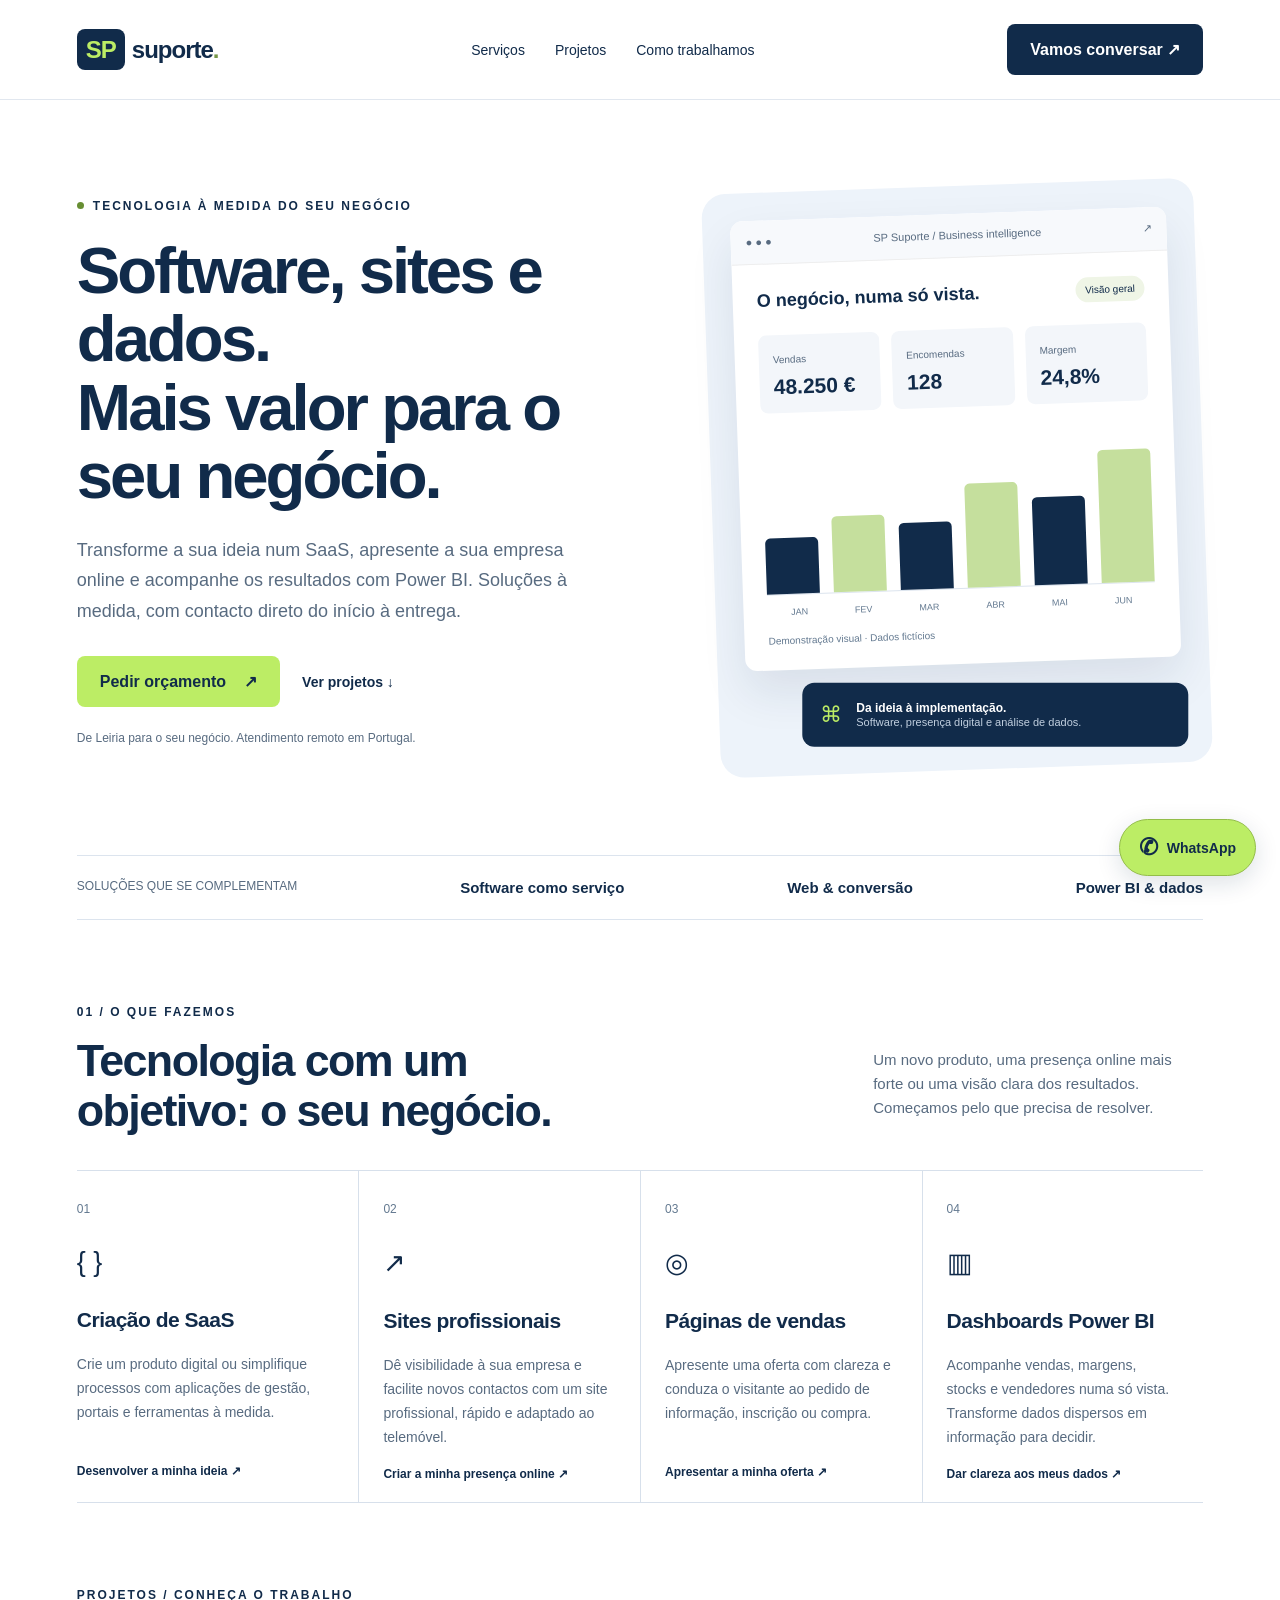
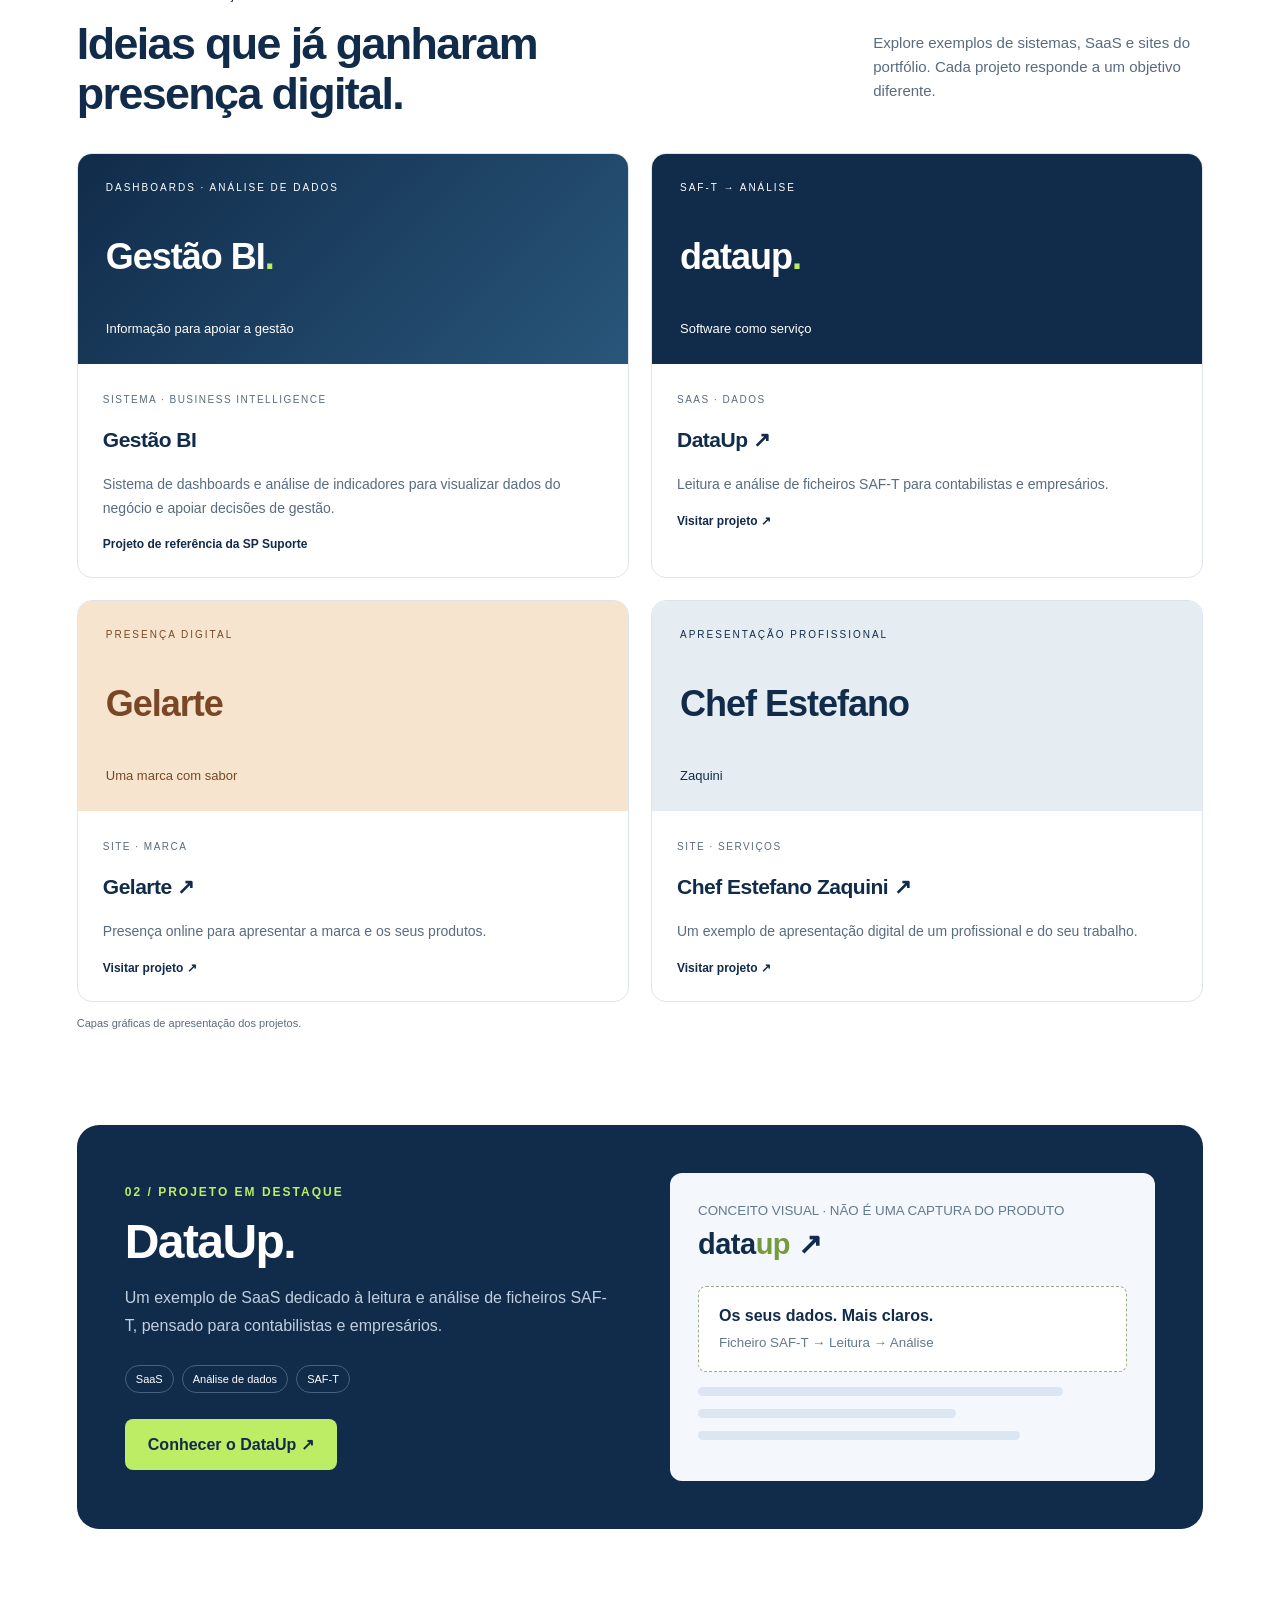
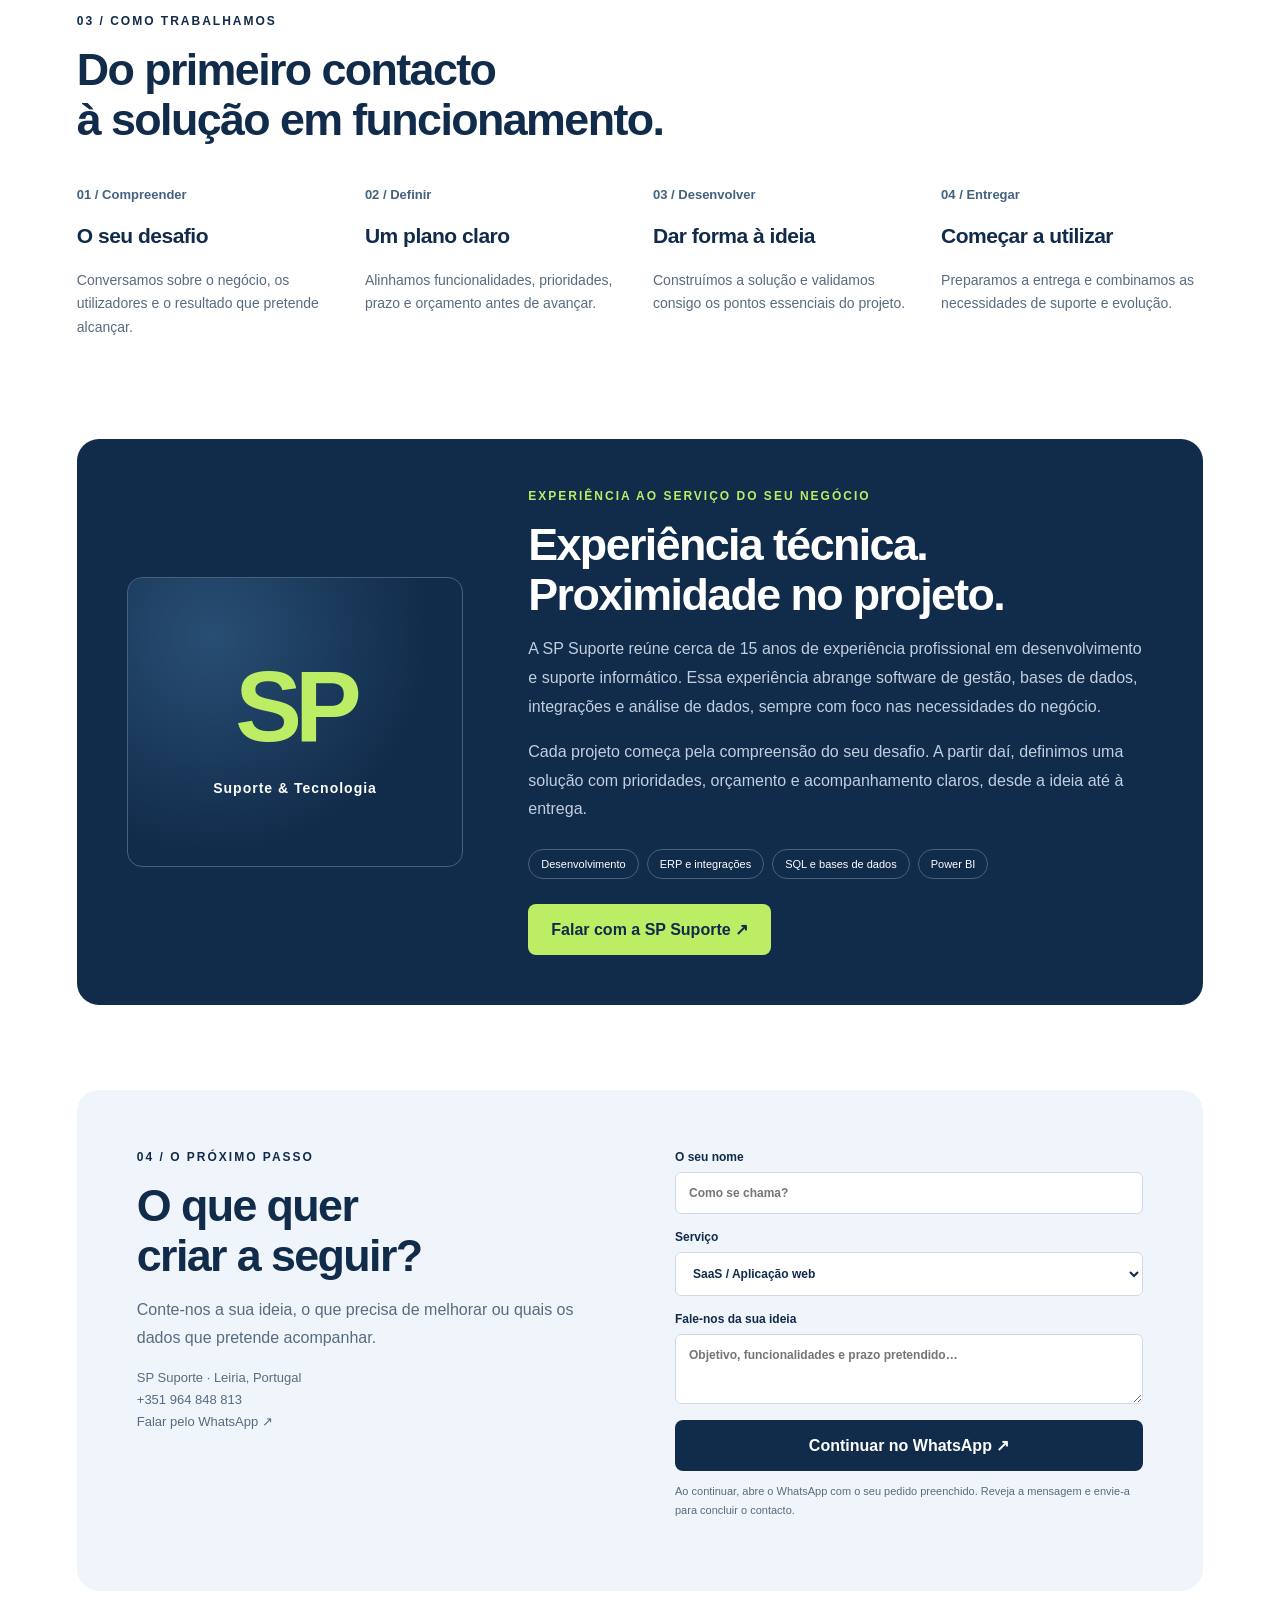
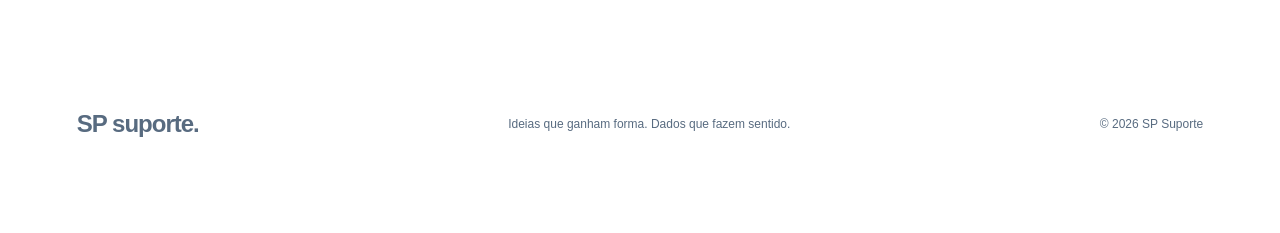
==== index.html @ 4b42641d "Add files via upload" ====
<!DOCTYPE html><html lang="pt-PT"><head><meta charset="utf-8"><meta name="viewport" content="width=device-width,initial-scale=1"><title>SP Suporte | SaaS, Sites e Power BI</title><meta name="description" content="Desenvolvimento de SaaS, sites, páginas de vendas e dashboards em Power BI. Soluções digitais à medida do seu negócio, em Portugal."><style>
:root{--ink:#112b4a;--green:#bced65;--paper:#ffffff;--muted:#586b80}*{box-sizing:border-box}html{scroll-behavior:smooth;scroll-padding-top:90px}body{margin:0;background:var(--paper);color:var(--ink);font-family:Arial,sans-serif}a{color:inherit;text-decoration:none}button,input,select,textarea{font:inherit}button,a,input,textarea,select{outline-offset:5px}header{display:flex;align-items:center;justify-content:space-between;padding:24px 6%;border-bottom:1px solid #e1e7ef;gap:20px}.logo{font-weight:800;font-size:24px;letter-spacing:-1px}.logo span{background:var(--ink);color:var(--green);padding:7px 9px;border-radius:8px;margin-right:7px}nav{display:flex;gap:30px;font-size:14px}.btn{display:inline-flex;align-items:center;justify-content:center;gap:18px;padding:16px 23px;border:0;border-radius:8px;background:var(--ink);color:white;font-weight:600;cursor:pointer}.btn.lime{background:var(--green);color:var(--ink)}main{overflow:hidden}.wrap{max-width:1280px;margin:auto;padding:0 6%}.hero{display:grid;grid-template-columns:1.15fr 1fr;gap:6%;align-items:center;padding-top:86px;padding-bottom:85px}.eyebrow{font-size:12px;font-weight:700;letter-spacing:2px;text-transform:uppercase;display:flex;align-items:center;gap:9px}.dot{width:7px;height:7px;background:#678e32;border-radius:50%}h1{font-size:clamp(44px,5.1vw,70px);line-height:1.05;letter-spacing:-3px;margin:24px 0}h1 em{font-style:normal;color:#112b4a}.lead{font-size:18px;line-height:1.7;color:var(--muted);max-width:510px}.actions{display:flex;gap:22px;align-items:center;margin-top:30px;flex-wrap:wrap}.note{font-size:12px;color:var(--muted);margin-top:24px}.studio{background:#edf3fa;border-radius:24px;padding:28px;transform:rotate(-2deg);position:relative}.window{background:white;border-radius:12px;box-shadow:0 22px 45px #112b4a18;overflow:hidden}.winbar{font-size:11px;padding:15px;background:#f7f9fc;color:#586b80;border-bottom:1px solid #eee;display:flex;justify-content:space-between}.dashboard{padding:24px}.dashhead{display:flex;justify-content:space-between;align-items:center;font-size:13px}.dashhead b{font-size:18px}.pill{background:#eff5e6;padding:7px 10px;border-radius:20px;font-size:10px}.stats{display:flex;gap:12px;margin:22px 0}.stat{flex:1;background:#f3f6fa;border-radius:8px;padding:14px}.stat small{font-size:10px;color:#586b80}.stat strong{display:block;margin-top:8px;font-size:21px}.chart{height:160px;display:flex;gap:14px;align-items:flex-end;padding-top:20px;border-bottom:1px solid #dce4ee}.bar{background:var(--ink);flex:1;border-radius:5px 5px 0 0}.bar:nth-child(2n){background:#c5df9d}.labels{display:flex;justify-content:space-around;font-size:9px;color:#637990;margin-top:12px}.float{margin:20px -5px -6px 55px;background:var(--ink);color:white;padding:18px;border-radius:12px;display:flex;gap:14px;align-items:center;font-size:12px;transform:rotate(2deg)}.float span{color:var(--green);font-size:22px}.strip{padding:23px 0;border-top:1px solid #dce4ee;border-bottom:1px solid #dce4ee;display:flex;justify-content:space-between;gap:20px;font-size:12px;color:#586b80;flex-wrap:wrap}.strip b{color:var(--ink);font-size:15px}section{padding:85px 0}.sectiontop{display:flex;justify-content:space-between;gap:40px;align-items:end;margin-bottom:35px}h2{font-size:clamp(32px,3.5vw,46px);line-height:1.12;letter-spacing:-1.6px;margin:16px 0 0}.sectiontop p{max-width:330px;line-height:1.6;color:var(--muted);font-size:15px}.services{display:grid;grid-template-columns:repeat(4,1fr);border-top:1px solid #d7e0eb}.service{padding:28px 24px 20px 0;border-bottom:1px solid #d7e0eb}.service+.service{padding-left:24px;border-left:1px solid #d7e0eb}.num{color:#637990;font-size:12px}.icon{font-size:27px;margin:30px 0}h3{font-size:21px;letter-spacing:-.5px}.service p{font-size:14px;line-height:1.7;color:var(--muted);min-height:94px}.service a{font-size:12px;font-weight:bold}.project{background:var(--ink);color:white;border-radius:22px;padding:48px;display:grid;grid-template-columns:1fr 1fr;gap:60px;align-items:center}.project p{color:#c1cfdf;line-height:1.7}.project .eyebrow{color:var(--green)}.project h2{font-size:48px}.tags{display:flex;gap:8px;margin:26px 0;flex-wrap:wrap}.tags span{border:1px solid #47617c;padding:7px 10px;border-radius:20px;font-size:11px}.dataup{padding:28px;background:#f4f7fc;color:var(--ink);border-radius:12px}.dataup small{color:#637990}.dataup h3{margin:8px 0 25px;font-size:29px}.file{padding:20px;border:1px dashed #9aad83;border-radius:8px;margin-bottom:15px;background:white}.file b{display:block;margin-bottom:8px}.dataup .line{height:9px;background:#dce6f2;border-radius:5px;margin:13px 0}.steps{display:grid;grid-template-columns:repeat(4,1fr);gap:26px;margin-top:40px}.steps b{font-size:13px;color:#44627f}.steps p{font-size:14px;line-height:1.7;color:var(--muted)}.contact{background:#f0f5fb;padding:60px;border-radius:22px;display:grid;grid-template-columns:1fr 1fr;gap:70px}.contact p{line-height:1.7;color:var(--muted)}label{display:block;font-size:12px;font-weight:600;margin-bottom:16px}input,select,textarea{display:block;width:100%;margin-top:8px;border:1px solid #cedae7;border-radius:6px;background:#fff;padding:13px;color:var(--ink)}textarea{resize:vertical}form .btn{width:100%}.formnote{font-size:11px!important}#result{white-space:pre-wrap;font-size:13px}footer{padding:34px 6%;display:flex;justify-content:space-between;gap:20px;align-items:center;font-size:12px;color:var(--muted)}@media(max-width:900px){header nav{display:none}.hero{grid-template-columns:1fr;padding-top:48px;gap:45px}h1{letter-spacing:-2px}.studio{max-width:550px;width:100%;margin:auto}.services,.steps{grid-template-columns:1fr 1fr}.service:nth-child(3){border-left:0;padding-left:0}.project,.contact{grid-template-columns:1fr;gap:30px;padding:30px}.sectiontop{display:block}.sectiontop p{max-width:none}section{padding:55px 0}}@media(max-width:520px){header>.btn{padding:11px;font-size:12px}.logo{font-size:20px}.hero{padding-bottom:45px}.stats{gap:5px}.stat{padding:10px}.stat strong{font-size:17px}.services,.steps{grid-template-columns:1fr}.service+.service{padding-left:0;border-left:0}.service p{min-height:0}.icon{margin:18px 0}.project h2{font-size:38px}footer{flex-direction:column;align-items:start}.contact{padding:25px}.sectiontop{margin-bottom:25px}}

.btn{transition:transform .22s ease,box-shadow .22s ease,background-color .22s ease}.btn:hover{transform:translateY(-3px);box-shadow:0 8px 20px #112b4a20}.btn:active{transform:translateY(0)}nav a,.service a{transition:color .2s ease}nav a:hover,.service a:hover{color:#557e25}.project{position:relative;overflow:hidden}.project:before{content:"";position:absolute;top:-35%;left:-55%;width:40%;height:180%;background:linear-gradient(90deg,transparent,#ffffff08,transparent);transform:rotate(20deg);pointer-events:none;animation:project-glow 12s ease-in-out infinite}.project>*{position:relative;z-index:1}@keyframes project-glow{0%,60%{left:-55%}90%,100%{left:125%}}.motion-reveal{opacity:0;transform:translateY(20px);transition:opacity .7s ease,transform .7s ease;transition-delay:var(--reveal-delay,0ms)}.motion-reveal.is-visible{opacity:1;transform:translateY(0)}.chart.motion-chart .bar{transform:scaleY(0);transform-origin:bottom;transition:transform .95s cubic-bezier(.22,1,.36,1);transition-delay:var(--bar-delay,0ms)}.chart.motion-chart.is-visible .bar{transform:scaleY(1)}
@media(prefers-reduced-motion:reduce){html{scroll-behavior:auto}.btn,nav a,.service a,.motion-reveal,.chart.motion-chart .bar{transition:none}.motion-reveal{opacity:1;transform:none}.chart.motion-chart .bar{transform:none}.project:before{animation:none;display:none}.btn:hover{transform:none}}
.portfolio-grid{display:grid;grid-template-columns:repeat(3,1fr);gap:22px}.portfolio-card{border:1px solid #dce4ee;border-radius:15px;overflow:hidden;transition:transform .25s ease,box-shadow .25s ease}.portfolio-card:hover{transform:translateY(-5px);box-shadow:0 15px 30px #112b4a12}.project-cover{min-height:210px;padding:28px;display:flex;flex-direction:column;justify-content:space-between}.project-cover>span{font-size:10px;letter-spacing:2px}.project-cover strong{font-size:36px;letter-spacing:-1px}.project-cover small{font-size:13px}.cover-data{background:#112b4a;color:white}.cover-data strong span{color:#bced65}.cover-gel{background:#f6e4cf;color:#794725}.cover-chef{background:#e6edf2;color:#112b4a}.portfolio-body{padding:25px}.portfolio-body small{font-size:10px;letter-spacing:1.5px;color:#586b80}.portfolio-body p{font-size:14px;line-height:1.7;color:#586b80}.portfolio-body b{font-size:12px}.portfolio-caption{font-size:11px;color:#586b80;margin-top:15px}.about{display:grid;grid-template-columns:.7fr 1.3fr;gap:65px;padding:50px;background:#112b4a;color:white;border-radius:22px;align-items:center}.about p{color:#c1cfdf;line-height:1.8;font-size:16px}.about .eyebrow{color:#bced65}.about-mark{min-height:290px;border:1px solid #47617c;border-radius:15px;background:radial-gradient(circle at 25% 20%,#284e73,transparent 65%);display:flex;flex-direction:column;align-items:center;justify-content:center;font-weight:800;font-size:100px;letter-spacing:-7px;color:#bced65}.about-mark span{font-size:14px;letter-spacing:1px;margin-top:16px;color:white}.expertise{display:flex;flex-wrap:wrap;gap:8px;margin:25px 0}.expertise span{font-size:11px;padding:8px 12px;border:1px solid #47617c;border-radius:20px}.whatsapp-float{position:fixed;bottom:24px;right:24px;z-index:10;background:#bced65;color:#112b4a;border:1px solid #93bd49;box-shadow:0 7px 24px #112b4a24;padding:14px 19px;border-radius:30px;font-size:14px;font-weight:700;display:flex;align-items:center;gap:9px;transition:transform .2s ease}.whatsapp-float:hover{transform:translateY(-3px)}.whatsapp-float span{font-size:23px}footer{padding-bottom:95px}@media(max-width:900px){.portfolio-grid{grid-template-columns:1fr}.project-cover{min-height:180px}.about{grid-template-columns:1fr;gap:30px;padding:30px}.about-mark{min-height:180px;font-size:75px}}@media(prefers-reduced-motion:reduce){.portfolio-card,.whatsapp-float{transition:none}.portfolio-card:hover,.whatsapp-float:hover{transform:none}}.portfolio-grid{grid-template-columns:repeat(2,minmax(0,1fr))}.cover-bi{background:linear-gradient(135deg,#112b4a,#28567a);color:white}@media(max-width:650px){.portfolio-grid{grid-template-columns:1fr}}</style></head><body><header><a class="logo" href="#inicio" aria-label="SP Suporte início"><span>SP</span>suporte<span style="background:none;color:#789848;padding:0;margin:0">.</span></a><nav aria-label="Menu principal"><a href="#servicos">Serviços</a><a href="#portfolio">Projetos</a><a href="#processo">Como trabalhamos</a></nav><a href="#contacto" class="btn">Vamos conversar ↗</a></header><main><div class="wrap"><div class="hero" id="inicio"><div><div class="eyebrow"><span class="dot"></span> Tecnologia à medida do seu negócio</div><h1>Software, sites e dados.<br><em>Mais valor para o seu negócio.</em></h1><p class="lead">Transforme a sua ideia num SaaS, apresente a sua empresa online e acompanhe os resultados com Power BI. Soluções à medida, com contacto direto do início à entrega.</p><div class="actions"><a class="btn lime" href="#contacto">Pedir orçamento <span>↗</span></a><a href="#portfolio" style="font-size:14px;font-weight:600">Ver projetos ↓</a></div><p class="note">De Leiria para o seu negócio. Atendimento remoto em Portugal.</p></div><div class="studio" aria-label="Exemplo ilustrativo de dashboard"><div class="window"><div class="winbar"><span>● ● ●</span><span>SP Suporte / Business intelligence</span><span>↗</span></div><div class="dashboard"><div class="dashhead"><b>O negócio, numa só vista.</b><span class="pill">Visão geral</span></div><div class="stats"><div class="stat"><small>Vendas</small><strong>48.250 €</strong></div><div class="stat"><small>Encomendas</small><strong>128</strong></div><div class="stat"><small>Margem</small><strong>24,8%</strong></div></div><div class="chart"><div class="bar" style="height:40%"></div><div class="bar" style="height:55%"></div><div class="bar" style="height:48%"></div><div class="bar" style="height:75%"></div><div class="bar" style="height:63%"></div><div class="bar" style="height:96%"></div></div><div class="labels"><span>JAN</span><span>FEV</span><span>MAR</span><span>ABR</span><span>MAI</span><span>JUN</span></div><p style="font-size:10px;color:#637990;margin:18px 0 0">Demonstração visual · Dados fictícios</p></div></div><div class="float"><span>⌘</span><div><b>Da ideia à implementação.</b><br><span style="font-size:11px;color:#c1cfdf">Software, presença digital e análise de dados.</span></div></div></div></div><div class="strip"><span>SOLUÇÕES QUE SE COMPLEMENTAM</span><b>Software como serviço</b><b>Web & conversão</b><b>Power BI & dados</b></div><section id="servicos"><div class="sectiontop"><div><div class="eyebrow">01 / O que fazemos</div><h2>Tecnologia com um<br>objetivo: o seu negócio.</h2></div><p>Um novo produto, uma presença online mais forte ou uma visão clara dos resultados. Começamos pelo que precisa de resolver.</p></div><div class="services"><article class="service"><span class="num">01</span><div class="icon">{ }</div><h3>Criação de SaaS</h3><p>Crie um produto digital ou simplifique processos com aplicações de gestão, portais e ferramentas à medida.</p><a href="#contacto" data-service="SaaS / Aplicação web">Desenvolver a minha ideia ↗</a></article><article class="service"><span class="num">02</span><div class="icon">↗</div><h3>Sites profissionais</h3><p>Dê visibilidade à sua empresa e facilite novos contactos com um site profissional, rápido e adaptado ao telemóvel.</p><a href="#contacto" data-service="Site profissional">Criar a minha presença online ↗</a></article><article class="service"><span class="num">03</span><div class="icon">◎</div><h3>Páginas de vendas</h3><p>Apresente uma oferta com clareza e conduza o visitante ao pedido de informação, inscrição ou compra.</p><a href="#contacto" data-service="Página de vendas">Apresentar a minha oferta ↗</a></article><article class="service"><span class="num">04</span><div class="icon">▥</div><h3>Dashboards Power BI</h3><p>Acompanhe vendas, margens, stocks e vendedores numa só vista. Transforme dados dispersos em informação para decidir.</p><a href="#contacto" data-service="Dashboard Power BI">Dar clareza aos meus dados ↗</a></article></div></section><section id="portfolio" style="padding-top:0"><div class="sectiontop"><div><div class="eyebrow">Projetos / Conheça o trabalho</div><h2>Ideias que já ganharam<br>presença digital.</h2></div><p>Explore exemplos de sistemas, SaaS e sites do portfólio. Cada projeto responde a um objetivo diferente.</p></div><div class="portfolio-grid"><article class="portfolio-card"><div class="project-cover cover-bi"><span>DASHBOARDS · ANÁLISE DE DADOS</span><strong>Gestão BI<span style="color:#bced65">.</span></strong><small>Informação para apoiar a gestão</small></div><div class="portfolio-body"><small>SISTEMA · BUSINESS INTELLIGENCE</small><h3>Gestão BI</h3><p>Sistema de dashboards e análise de indicadores para visualizar dados do negócio e apoiar decisões de gestão.</p><b>Projeto de referência da SP Suporte</b></div></article><a class="portfolio-card" href="https://dataup.pt" target="_blank" rel="noopener noreferrer"><div class="project-cover cover-data"><span>SAF-T → ANÁLISE</span><strong>dataup<span>.</span></strong><small>Software como serviço</small></div><div class="portfolio-body"><small>SAAS · DADOS</small><h3>DataUp ↗</h3><p>Leitura e análise de ficheiros SAF-T para contabilistas e empresários.</p><b>Visitar projeto ↗</b></div></a><a class="portfolio-card" href="https://gelartesorvetes.com" target="_blank" rel="noopener noreferrer"><div class="project-cover cover-gel"><span>PRESENÇA DIGITAL</span><strong>Gelarte</strong><small>Uma marca com sabor</small></div><div class="portfolio-body"><small>SITE · MARCA</small><h3>Gelarte ↗</h3><p>Presença online para apresentar a marca e os seus produtos.</p><b>Visitar projeto ↗</b></div></a><a class="portfolio-card" href="https://chef-estefano-zaquini.vercel.app" target="_blank" rel="noopener noreferrer"><div class="project-cover cover-chef"><span>APRESENTAÇÃO PROFISSIONAL</span><strong>Chef Estefano</strong><small>Zaquini</small></div><div class="portfolio-body"><small>SITE · SERVIÇOS</small><h3>Chef Estefano Zaquini ↗</h3><p>Um exemplo de apresentação digital de um profissional e do seu trabalho.</p><b>Visitar projeto ↗</b></div></a></div><p class="portfolio-caption">Capas gráficas de apresentação dos projetos.</p></section><section id="projeto" style="padding-top:0"><div class="project"><div><div class="eyebrow">02 / Projeto em destaque</div><h2>DataUp.</h2><p>Um exemplo de SaaS dedicado à leitura e análise de ficheiros SAF-T, pensado para contabilistas e empresários.</p><div class="tags"><span>SaaS</span><span>Análise de dados</span><span>SAF-T</span></div><a class="btn lime" href="https://dataup.pt" target="_blank" rel="noopener noreferrer">Conhecer o DataUp ↗</a></div><div class="dataup"><small>CONCEITO VISUAL · NÃO É UMA CAPTURA DO PRODUTO</small><h3>data<span style="color:#749b3f">up</span> ↗</h3><div class="file"><b>Os seus dados. Mais claros.</b><small>Ficheiro SAF-T → Leitura → Análise</small></div><div class="line" style="width:85%"></div><div class="line" style="width:60%"></div><div class="line" style="width:75%"></div></div></div></section><section id="processo" style="padding-top:0"><div class="eyebrow">03 / Como trabalhamos</div><h2>Do primeiro contacto<br>à solução em funcionamento.</h2><div class="steps"><article><b>01 / Compreender</b><h3>O seu desafio</h3><p>Conversamos sobre o negócio, os utilizadores e o resultado que pretende alcançar.</p></article><article><b>02 / Definir</b><h3>Um plano claro</h3><p>Alinhamos funcionalidades, prioridades, prazo e orçamento antes de avançar.</p></article><article><b>03 / Desenvolver</b><h3>Dar forma à ideia</h3><p>Construímos a solução e validamos consigo os pontos essenciais do projeto.</p></article><article><b>04 / Entregar</b><h3>Começar a utilizar</h3><p>Preparamos a entrega e combinamos as necessidades de suporte e evolução.</p></article></div></section><section id="sobre" style="padding-top:0"><div class="about"><div class="about-mark" aria-hidden="true">SP<span>Suporte &amp; Tecnologia</span></div><div><div class="eyebrow">Experiência ao serviço do seu negócio</div><h2>Experiência técnica.<br>Proximidade no projeto.</h2><p>A SP Suporte reúne cerca de 15 anos de experiência profissional em desenvolvimento e suporte informático. Essa experiência abrange software de gestão, bases de dados, integrações e análise de dados, sempre com foco nas necessidades do negócio.</p><p>Cada projeto começa pela compreensão do seu desafio. A partir daí, definimos uma solução com prioridades, orçamento e acompanhamento claros, desde a ideia até à entrega.</p><div class="expertise"><span>Desenvolvimento</span><span>ERP e integrações</span><span>SQL e bases de dados</span><span>Power BI</span></div><a class="btn lime" href="https://wa.me/351964848813?text=Ol%C3%A1%20SP%20Suporte%2C%20gostaria%20de%20conversar%20sobre%20um%20projeto." target="_blank" rel="noopener noreferrer">Falar com a SP Suporte ↗</a></div></div></section><section id="contacto" style="padding-top:0"><div class="contact"><div><div class="eyebrow">04 / O próximo passo</div><h2>O que quer<br>criar a seguir?</h2><p>Conte-nos a sua ideia, o que precisa de melhorar ou quais os dados que pretende acompanhar.</p><p style="font-size:13px">SP Suporte · Leiria, Portugal<br><a href="tel:+351964848813">+351 964 848 813</a><br><a href="https://wa.me/351964848813" target="_blank" rel="noopener noreferrer">Falar pelo WhatsApp ↗</a></p></div><form id="brief"><label>O seu nome<input name="nome" required autocomplete="name" placeholder="Como se chama?"></label><label>Serviço<select name="servico" id="service"><option>SaaS / Aplicação web</option><option>Site profissional</option><option>Página de vendas</option><option>Dashboard Power BI</option><option>Preciso de orientação</option></select></label><label>Fale-nos da sua ideia<textarea name="ideia" required rows="3" placeholder="Objetivo, funcionalidades e prazo pretendido…"></textarea></label><button class="btn" type="submit">Continuar no WhatsApp ↗</button><p class="formnote">Ao continuar, abre o WhatsApp com o seu pedido preenchido. Reveja a mensagem e envie-a para concluir o contacto.</p><div id="result" role="status"></div><a id="send-whatsapp" class="btn lime" hidden style="display:none;margin-top:12px" target="_blank" rel="noopener noreferrer">Abrir pedido no WhatsApp ↗</a><button type="button" id="copy" class="btn lime" hidden style="display:none;margin-top:12px">Copiar pedido</button></form></div></section></div></main><footer><a class="logo" href="#inicio">SP suporte.</a><span>Ideias que ganham forma. Dados que fazem sentido.</span><span>© <span id="year"></span> SP Suporte</span></footer><a class="whatsapp-float" href="https://wa.me/351964848813?text=Ol%C3%A1%2C%20gostaria%20de%20pedir%20um%20or%C3%A7amento%20%C3%A0%20SP%20Suporte." target="_blank" rel="noopener noreferrer" aria-label="Contactar SP Suporte no WhatsApp"><span aria-hidden="true">✆</span> WhatsApp</a><script>document.getElementById('year').textContent=new Date().getFullYear();document.querySelectorAll('[data-service]').forEach(a=>a.addEventListener('click',()=>document.getElementById('service').value=a.dataset.service));let summary='';document.getElementById('brief').addEventListener('submit',e=>{e.preventDefault();const d=new FormData(e.target);summary='Pedido de orçamento — SP Suporte\nNome: '+d.get('nome')+'\nServiço: '+d.get('servico')+'\nProjeto: '+d.get('ideia');const url='https://wa.me/351964848813?text='+encodeURIComponent(summary);const send=document.getElementById('send-whatsapp');send.href=url;send.hidden=false;send.style.display='inline-flex';document.getElementById('result').textContent='O seu pedido está pronto. Abra o WhatsApp e envie a mensagem.';window.open(url,'_blank','noopener,noreferrer');document.getElementById('copy').hidden=false;document.getElementById('copy').style.display='inline-flex'});document.getElementById('copy').addEventListener('click',async()=>{try{await navigator.clipboard.writeText(summary);document.getElementById('copy').textContent='Pedido copiado ✓'}catch{document.getElementById('result').textContent=summary+'\nSelecione o texto acima e copie-o.'}});
(()=>{const reduced=window.matchMedia('(prefers-reduced-motion: reduce)');if(reduced.matches||!('IntersectionObserver' in window))return;const observer=new IntersectionObserver(entries=>{entries.forEach(entry=>{if(entry.isIntersecting){entry.target.classList.add('is-visible');observer.unobserve(entry.target)}})},{threshold:.12});document.querySelectorAll('.hero>div:first-child,.sectiontop,.service,.project,.portfolio-card,.about,.steps article,.contact').forEach((el,i)=>{el.style.setProperty('--reveal-delay',el.matches('.service,.steps article')?(i%4)*65+'ms':'0ms');el.classList.add('motion-reveal');observer.observe(el)});document.querySelectorAll('.chart').forEach(chart=>{chart.querySelectorAll('.bar').forEach((bar,i)=>bar.style.setProperty('--bar-delay',i*90+'ms'));chart.classList.add('motion-chart');observer.observe(chart)});reduced.addEventListener('change',event=>{if(event.matches){observer.disconnect();document.querySelectorAll('.motion-reveal,.motion-chart').forEach(el=>el.classList.add('is-visible'))}})})();
</script></body></html>
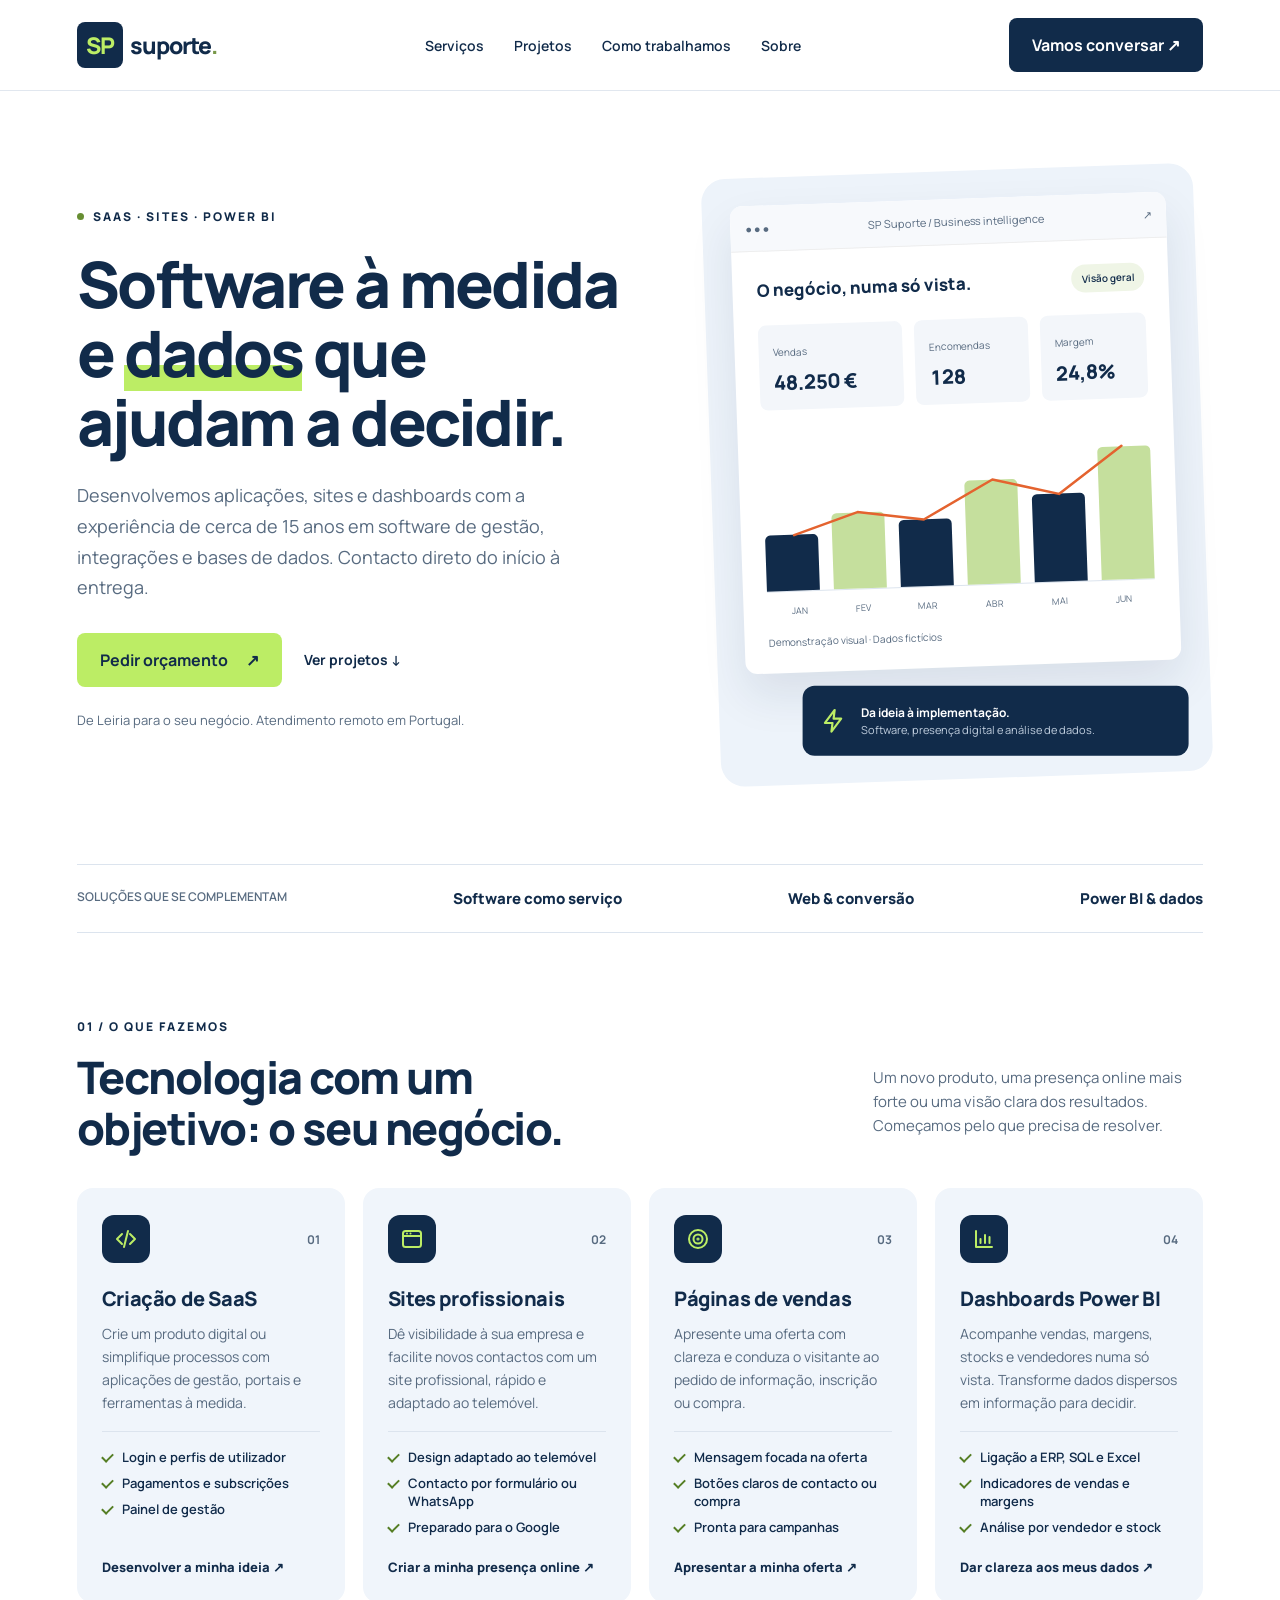
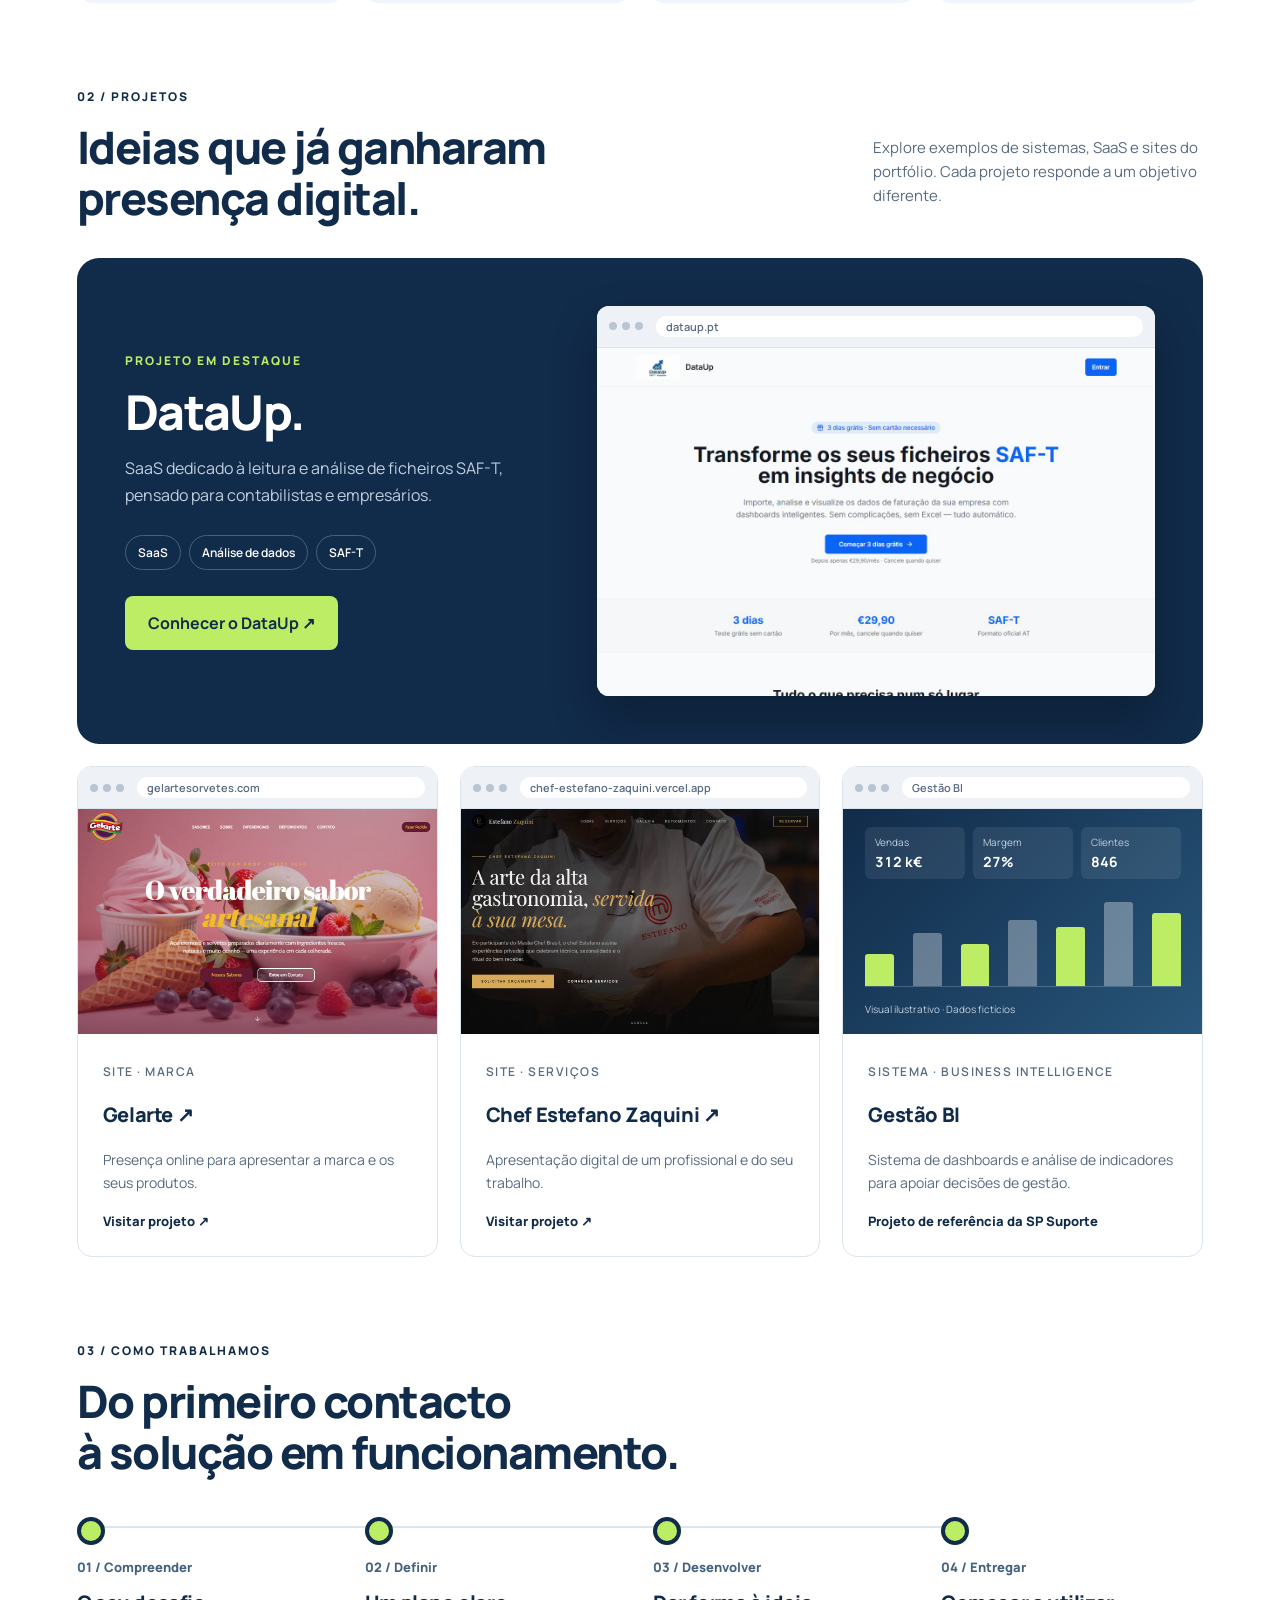
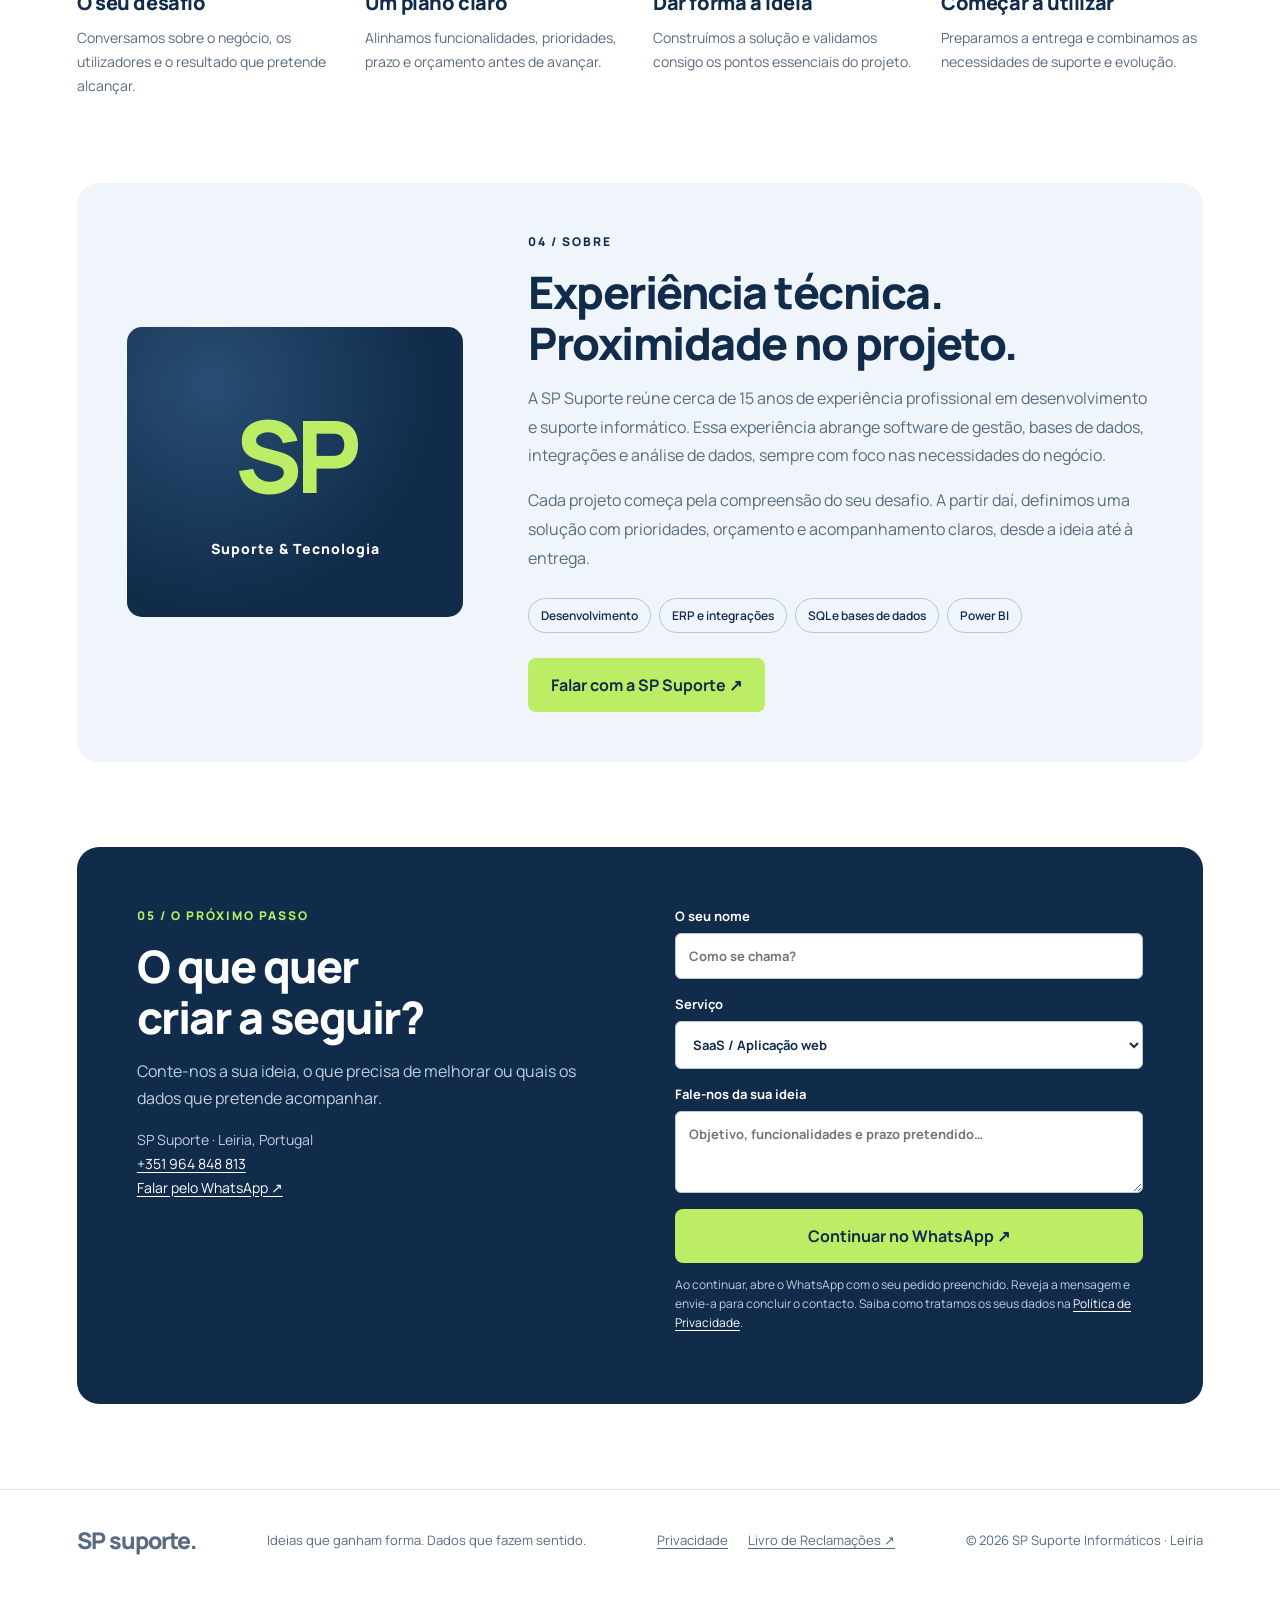
==== commit ef12a972: "Renova o visual e profissionaliza o site Separa o site em index.html, styles.css e main.js e adicion" ====
--- a/index.html
+++ b/index.html
@@ -1,8 +1,296 @@
-<!DOCTYPE html><html lang="pt-PT"><head><meta charset="utf-8"><meta name="viewport" content="width=device-width,initial-scale=1"><title>SP Suporte | SaaS, Sites e Power BI</title><meta name="description" content="Desenvolvimento de SaaS, sites, páginas de vendas e dashboards em Power BI. Soluções digitais à medida do seu negócio, em Portugal."><style>
-:root{--ink:#112b4a;--green:#bced65;--paper:#ffffff;--muted:#586b80}*{box-sizing:border-box}html{scroll-behavior:smooth;scroll-padding-top:90px}body{margin:0;background:var(--paper);color:var(--ink);font-family:Arial,sans-serif}a{color:inherit;text-decoration:none}button,input,select,textarea{font:inherit}button,a,input,textarea,select{outline-offset:5px}header{display:flex;align-items:center;justify-content:space-between;padding:24px 6%;border-bottom:1px solid #e1e7ef;gap:20px}.logo{font-weight:800;font-size:24px;letter-spacing:-1px}.logo span{background:var(--ink);color:var(--green);padding:7px 9px;border-radius:8px;margin-right:7px}nav{display:flex;gap:30px;font-size:14px}.btn{display:inline-flex;align-items:center;justify-content:center;gap:18px;padding:16px 23px;border:0;border-radius:8px;background:var(--ink);color:white;font-weight:600;cursor:pointer}.btn.lime{background:var(--green);color:var(--ink)}main{overflow:hidden}.wrap{max-width:1280px;margin:auto;padding:0 6%}.hero{display:grid;grid-template-columns:1.15fr 1fr;gap:6%;align-items:center;padding-top:86px;padding-bottom:85px}.eyebrow{font-size:12px;font-weight:700;letter-spacing:2px;text-transform:uppercase;display:flex;align-items:center;gap:9px}.dot{width:7px;height:7px;background:#678e32;border-radius:50%}h1{font-size:clamp(44px,5.1vw,70px);line-height:1.05;letter-spacing:-3px;margin:24px 0}h1 em{font-style:normal;color:#112b4a}.lead{font-size:18px;line-height:1.7;color:var(--muted);max-width:510px}.actions{display:flex;gap:22px;align-items:center;margin-top:30px;flex-wrap:wrap}.note{font-size:12px;color:var(--muted);margin-top:24px}.studio{background:#edf3fa;border-radius:24px;padding:28px;transform:rotate(-2deg);position:relative}.window{background:white;border-radius:12px;box-shadow:0 22px 45px #112b4a18;overflow:hidden}.winbar{font-size:11px;padding:15px;background:#f7f9fc;color:#586b80;border-bottom:1px solid #eee;display:flex;justify-content:space-between}.dashboard{padding:24px}.dashhead{display:flex;justify-content:space-between;align-items:center;font-size:13px}.dashhead b{font-size:18px}.pill{background:#eff5e6;padding:7px 10px;border-radius:20px;font-size:10px}.stats{display:flex;gap:12px;margin:22px 0}.stat{flex:1;background:#f3f6fa;border-radius:8px;padding:14px}.stat small{font-size:10px;color:#586b80}.stat strong{display:block;margin-top:8px;font-size:21px}.chart{height:160px;display:flex;gap:14px;align-items:flex-end;padding-top:20px;border-bottom:1px solid #dce4ee}.bar{background:var(--ink);flex:1;border-radius:5px 5px 0 0}.bar:nth-child(2n){background:#c5df9d}.labels{display:flex;justify-content:space-around;font-size:9px;color:#637990;margin-top:12px}.float{margin:20px -5px -6px 55px;background:var(--ink);color:white;padding:18px;border-radius:12px;display:flex;gap:14px;align-items:center;font-size:12px;transform:rotate(2deg)}.float span{color:var(--green);font-size:22px}.strip{padding:23px 0;border-top:1px solid #dce4ee;border-bottom:1px solid #dce4ee;display:flex;justify-content:space-between;gap:20px;font-size:12px;color:#586b80;flex-wrap:wrap}.strip b{color:var(--ink);font-size:15px}section{padding:85px 0}.sectiontop{display:flex;justify-content:space-between;gap:40px;align-items:end;margin-bottom:35px}h2{font-size:clamp(32px,3.5vw,46px);line-height:1.12;letter-spacing:-1.6px;margin:16px 0 0}.sectiontop p{max-width:330px;line-height:1.6;color:var(--muted);font-size:15px}.services{display:grid;grid-template-columns:repeat(4,1fr);border-top:1px solid #d7e0eb}.service{padding:28px 24px 20px 0;border-bottom:1px solid #d7e0eb}.service+.service{padding-left:24px;border-left:1px solid #d7e0eb}.num{color:#637990;font-size:12px}.icon{font-size:27px;margin:30px 0}h3{font-size:21px;letter-spacing:-.5px}.service p{font-size:14px;line-height:1.7;color:var(--muted);min-height:94px}.service a{font-size:12px;font-weight:bold}.project{background:var(--ink);color:white;border-radius:22px;padding:48px;display:grid;grid-template-columns:1fr 1fr;gap:60px;align-items:center}.project p{color:#c1cfdf;line-height:1.7}.project .eyebrow{color:var(--green)}.project h2{font-size:48px}.tags{display:flex;gap:8px;margin:26px 0;flex-wrap:wrap}.tags span{border:1px solid #47617c;padding:7px 10px;border-radius:20px;font-size:11px}.dataup{padding:28px;background:#f4f7fc;color:var(--ink);border-radius:12px}.dataup small{color:#637990}.dataup h3{margin:8px 0 25px;font-size:29px}.file{padding:20px;border:1px dashed #9aad83;border-radius:8px;margin-bottom:15px;background:white}.file b{display:block;margin-bottom:8px}.dataup .line{height:9px;background:#dce6f2;border-radius:5px;margin:13px 0}.steps{display:grid;grid-template-columns:repeat(4,1fr);gap:26px;margin-top:40px}.steps b{font-size:13px;color:#44627f}.steps p{font-size:14px;line-height:1.7;color:var(--muted)}.contact{background:#f0f5fb;padding:60px;border-radius:22px;display:grid;grid-template-columns:1fr 1fr;gap:70px}.contact p{line-height:1.7;color:var(--muted)}label{display:block;font-size:12px;font-weight:600;margin-bottom:16px}input,select,textarea{display:block;width:100%;margin-top:8px;border:1px solid #cedae7;border-radius:6px;background:#fff;padding:13px;color:var(--ink)}textarea{resize:vertical}form .btn{width:100%}.formnote{font-size:11px!important}#result{white-space:pre-wrap;font-size:13px}footer{padding:34px 6%;display:flex;justify-content:space-between;gap:20px;align-items:center;font-size:12px;color:var(--muted)}@media(max-width:900px){header nav{display:none}.hero{grid-template-columns:1fr;padding-top:48px;gap:45px}h1{letter-spacing:-2px}.studio{max-width:550px;width:100%;margin:auto}.services,.steps{grid-template-columns:1fr 1fr}.service:nth-child(3){border-left:0;padding-left:0}.project,.contact{grid-template-columns:1fr;gap:30px;padding:30px}.sectiontop{display:block}.sectiontop p{max-width:none}section{padding:55px 0}}@media(max-width:520px){header>.btn{padding:11px;font-size:12px}.logo{font-size:20px}.hero{padding-bottom:45px}.stats{gap:5px}.stat{padding:10px}.stat strong{font-size:17px}.services,.steps{grid-template-columns:1fr}.service+.service{padding-left:0;border-left:0}.service p{min-height:0}.icon{margin:18px 0}.project h2{font-size:38px}footer{flex-direction:column;align-items:start}.contact{padding:25px}.sectiontop{margin-bottom:25px}}
-
-.btn{transition:transform .22s ease,box-shadow .22s ease,background-color .22s ease}.btn:hover{transform:translateY(-3px);box-shadow:0 8px 20px #112b4a20}.btn:active{transform:translateY(0)}nav a,.service a{transition:color .2s ease}nav a:hover,.service a:hover{color:#557e25}.project{position:relative;overflow:hidden}.project:before{content:"";position:absolute;top:-35%;left:-55%;width:40%;height:180%;background:linear-gradient(90deg,transparent,#ffffff08,transparent);transform:rotate(20deg);pointer-events:none;animation:project-glow 12s ease-in-out infinite}.project>*{position:relative;z-index:1}@keyframes project-glow{0%,60%{left:-55%}90%,100%{left:125%}}.motion-reveal{opacity:0;transform:translateY(20px);transition:opacity .7s ease,transform .7s ease;transition-delay:var(--reveal-delay,0ms)}.motion-reveal.is-visible{opacity:1;transform:translateY(0)}.chart.motion-chart .bar{transform:scaleY(0);transform-origin:bottom;transition:transform .95s cubic-bezier(.22,1,.36,1);transition-delay:var(--bar-delay,0ms)}.chart.motion-chart.is-visible .bar{transform:scaleY(1)}
-@media(prefers-reduced-motion:reduce){html{scroll-behavior:auto}.btn,nav a,.service a,.motion-reveal,.chart.motion-chart .bar{transition:none}.motion-reveal{opacity:1;transform:none}.chart.motion-chart .bar{transform:none}.project:before{animation:none;display:none}.btn:hover{transform:none}}
-.portfolio-grid{display:grid;grid-template-columns:repeat(3,1fr);gap:22px}.portfolio-card{border:1px solid #dce4ee;border-radius:15px;overflow:hidden;transition:transform .25s ease,box-shadow .25s ease}.portfolio-card:hover{transform:translateY(-5px);box-shadow:0 15px 30px #112b4a12}.project-cover{min-height:210px;padding:28px;display:flex;flex-direction:column;justify-content:space-between}.project-cover>span{font-size:10px;letter-spacing:2px}.project-cover strong{font-size:36px;letter-spacing:-1px}.project-cover small{font-size:13px}.cover-data{background:#112b4a;color:white}.cover-data strong span{color:#bced65}.cover-gel{background:#f6e4cf;color:#794725}.cover-chef{background:#e6edf2;color:#112b4a}.portfolio-body{padding:25px}.portfolio-body small{font-size:10px;letter-spacing:1.5px;color:#586b80}.portfolio-body p{font-size:14px;line-height:1.7;color:#586b80}.portfolio-body b{font-size:12px}.portfolio-caption{font-size:11px;color:#586b80;margin-top:15px}.about{display:grid;grid-template-columns:.7fr 1.3fr;gap:65px;padding:50px;background:#112b4a;color:white;border-radius:22px;align-items:center}.about p{color:#c1cfdf;line-height:1.8;font-size:16px}.about .eyebrow{color:#bced65}.about-mark{min-height:290px;border:1px solid #47617c;border-radius:15px;background:radial-gradient(circle at 25% 20%,#284e73,transparent 65%);display:flex;flex-direction:column;align-items:center;justify-content:center;font-weight:800;font-size:100px;letter-spacing:-7px;color:#bced65}.about-mark span{font-size:14px;letter-spacing:1px;margin-top:16px;color:white}.expertise{display:flex;flex-wrap:wrap;gap:8px;margin:25px 0}.expertise span{font-size:11px;padding:8px 12px;border:1px solid #47617c;border-radius:20px}.whatsapp-float{position:fixed;bottom:24px;right:24px;z-index:10;background:#bced65;color:#112b4a;border:1px solid #93bd49;box-shadow:0 7px 24px #112b4a24;padding:14px 19px;border-radius:30px;font-size:14px;font-weight:700;display:flex;align-items:center;gap:9px;transition:transform .2s ease}.whatsapp-float:hover{transform:translateY(-3px)}.whatsapp-float span{font-size:23px}footer{padding-bottom:95px}@media(max-width:900px){.portfolio-grid{grid-template-columns:1fr}.project-cover{min-height:180px}.about{grid-template-columns:1fr;gap:30px;padding:30px}.about-mark{min-height:180px;font-size:75px}}@media(prefers-reduced-motion:reduce){.portfolio-card,.whatsapp-float{transition:none}.portfolio-card:hover,.whatsapp-float:hover{transform:none}}.portfolio-grid{grid-template-columns:repeat(2,minmax(0,1fr))}.cover-bi{background:linear-gradient(135deg,#112b4a,#28567a);color:white}@media(max-width:650px){.portfolio-grid{grid-template-columns:1fr}}</style></head><body><header><a class="logo" href="#inicio" aria-label="SP Suporte início"><span>SP</span>suporte<span style="background:none;color:#789848;padding:0;margin:0">.</span></a><nav aria-label="Menu principal"><a href="#servicos">Serviços</a><a href="#portfolio">Projetos</a><a href="#processo">Como trabalhamos</a></nav><a href="#contacto" class="btn">Vamos conversar ↗</a></header><main><div class="wrap"><div class="hero" id="inicio"><div><div class="eyebrow"><span class="dot"></span> Tecnologia à medida do seu negócio</div><h1>Software, sites e dados.<br><em>Mais valor para o seu negócio.</em></h1><p class="lead">Transforme a sua ideia num SaaS, apresente a sua empresa online e acompanhe os resultados com Power BI. Soluções à medida, com contacto direto do início à entrega.</p><div class="actions"><a class="btn lime" href="#contacto">Pedir orçamento <span>↗</span></a><a href="#portfolio" style="font-size:14px;font-weight:600">Ver projetos ↓</a></div><p class="note">De Leiria para o seu negócio. Atendimento remoto em Portugal.</p></div><div class="studio" aria-label="Exemplo ilustrativo de dashboard"><div class="window"><div class="winbar"><span>● ● ●</span><span>SP Suporte / Business intelligence</span><span>↗</span></div><div class="dashboard"><div class="dashhead"><b>O negócio, numa só vista.</b><span class="pill">Visão geral</span></div><div class="stats"><div class="stat"><small>Vendas</small><strong>48.250 €</strong></div><div class="stat"><small>Encomendas</small><strong>128</strong></div><div class="stat"><small>Margem</small><strong>24,8%</strong></div></div><div class="chart"><div class="bar" style="height:40%"></div><div class="bar" style="height:55%"></div><div class="bar" style="height:48%"></div><div class="bar" style="height:75%"></div><div class="bar" style="height:63%"></div><div class="bar" style="height:96%"></div></div><div class="labels"><span>JAN</span><span>FEV</span><span>MAR</span><span>ABR</span><span>MAI</span><span>JUN</span></div><p style="font-size:10px;color:#637990;margin:18px 0 0">Demonstração visual · Dados fictícios</p></div></div><div class="float"><span>⌘</span><div><b>Da ideia à implementação.</b><br><span style="font-size:11px;color:#c1cfdf">Software, presença digital e análise de dados.</span></div></div></div></div><div class="strip"><span>SOLUÇÕES QUE SE COMPLEMENTAM</span><b>Software como serviço</b><b>Web & conversão</b><b>Power BI & dados</b></div><section id="servicos"><div class="sectiontop"><div><div class="eyebrow">01 / O que fazemos</div><h2>Tecnologia com um<br>objetivo: o seu negócio.</h2></div><p>Um novo produto, uma presença online mais forte ou uma visão clara dos resultados. Começamos pelo que precisa de resolver.</p></div><div class="services"><article class="service"><span class="num">01</span><div class="icon">{ }</div><h3>Criação de SaaS</h3><p>Crie um produto digital ou simplifique processos com aplicações de gestão, portais e ferramentas à medida.</p><a href="#contacto" data-service="SaaS / Aplicação web">Desenvolver a minha ideia ↗</a></article><article class="service"><span class="num">02</span><div class="icon">↗</div><h3>Sites profissionais</h3><p>Dê visibilidade à sua empresa e facilite novos contactos com um site profissional, rápido e adaptado ao telemóvel.</p><a href="#contacto" data-service="Site profissional">Criar a minha presença online ↗</a></article><article class="service"><span class="num">03</span><div class="icon">◎</div><h3>Páginas de vendas</h3><p>Apresente uma oferta com clareza e conduza o visitante ao pedido de informação, inscrição ou compra.</p><a href="#contacto" data-service="Página de vendas">Apresentar a minha oferta ↗</a></article><article class="service"><span class="num">04</span><div class="icon">▥</div><h3>Dashboards Power BI</h3><p>Acompanhe vendas, margens, stocks e vendedores numa só vista. Transforme dados dispersos em informação para decidir.</p><a href="#contacto" data-service="Dashboard Power BI">Dar clareza aos meus dados ↗</a></article></div></section><section id="portfolio" style="padding-top:0"><div class="sectiontop"><div><div class="eyebrow">Projetos / Conheça o trabalho</div><h2>Ideias que já ganharam<br>presença digital.</h2></div><p>Explore exemplos de sistemas, SaaS e sites do portfólio. Cada projeto responde a um objetivo diferente.</p></div><div class="portfolio-grid"><article class="portfolio-card"><div class="project-cover cover-bi"><span>DASHBOARDS · ANÁLISE DE DADOS</span><strong>Gestão BI<span style="color:#bced65">.</span></strong><small>Informação para apoiar a gestão</small></div><div class="portfolio-body"><small>SISTEMA · BUSINESS INTELLIGENCE</small><h3>Gestão BI</h3><p>Sistema de dashboards e análise de indicadores para visualizar dados do negócio e apoiar decisões de gestão.</p><b>Projeto de referência da SP Suporte</b></div></article><a class="portfolio-card" href="https://dataup.pt" target="_blank" rel="noopener noreferrer"><div class="project-cover cover-data"><span>SAF-T → ANÁLISE</span><strong>dataup<span>.</span></strong><small>Software como serviço</small></div><div class="portfolio-body"><small>SAAS · DADOS</small><h3>DataUp ↗</h3><p>Leitura e análise de ficheiros SAF-T para contabilistas e empresários.</p><b>Visitar projeto ↗</b></div></a><a class="portfolio-card" href="https://gelartesorvetes.com" target="_blank" rel="noopener noreferrer"><div class="project-cover cover-gel"><span>PRESENÇA DIGITAL</span><strong>Gelarte</strong><small>Uma marca com sabor</small></div><div class="portfolio-body"><small>SITE · MARCA</small><h3>Gelarte ↗</h3><p>Presença online para apresentar a marca e os seus produtos.</p><b>Visitar projeto ↗</b></div></a><a class="portfolio-card" href="https://chef-estefano-zaquini.vercel.app" target="_blank" rel="noopener noreferrer"><div class="project-cover cover-chef"><span>APRESENTAÇÃO PROFISSIONAL</span><strong>Chef Estefano</strong><small>Zaquini</small></div><div class="portfolio-body"><small>SITE · SERVIÇOS</small><h3>Chef Estefano Zaquini ↗</h3><p>Um exemplo de apresentação digital de um profissional e do seu trabalho.</p><b>Visitar projeto ↗</b></div></a></div><p class="portfolio-caption">Capas gráficas de apresentação dos projetos.</p></section><section id="projeto" style="padding-top:0"><div class="project"><div><div class="eyebrow">02 / Projeto em destaque</div><h2>DataUp.</h2><p>Um exemplo de SaaS dedicado à leitura e análise de ficheiros SAF-T, pensado para contabilistas e empresários.</p><div class="tags"><span>SaaS</span><span>Análise de dados</span><span>SAF-T</span></div><a class="btn lime" href="https://dataup.pt" target="_blank" rel="noopener noreferrer">Conhecer o DataUp ↗</a></div><div class="dataup"><small>CONCEITO VISUAL · NÃO É UMA CAPTURA DO PRODUTO</small><h3>data<span style="color:#749b3f">up</span> ↗</h3><div class="file"><b>Os seus dados. Mais claros.</b><small>Ficheiro SAF-T → Leitura → Análise</small></div><div class="line" style="width:85%"></div><div class="line" style="width:60%"></div><div class="line" style="width:75%"></div></div></div></section><section id="processo" style="padding-top:0"><div class="eyebrow">03 / Como trabalhamos</div><h2>Do primeiro contacto<br>à solução em funcionamento.</h2><div class="steps"><article><b>01 / Compreender</b><h3>O seu desafio</h3><p>Conversamos sobre o negócio, os utilizadores e o resultado que pretende alcançar.</p></article><article><b>02 / Definir</b><h3>Um plano claro</h3><p>Alinhamos funcionalidades, prioridades, prazo e orçamento antes de avançar.</p></article><article><b>03 / Desenvolver</b><h3>Dar forma à ideia</h3><p>Construímos a solução e validamos consigo os pontos essenciais do projeto.</p></article><article><b>04 / Entregar</b><h3>Começar a utilizar</h3><p>Preparamos a entrega e combinamos as necessidades de suporte e evolução.</p></article></div></section><section id="sobre" style="padding-top:0"><div class="about"><div class="about-mark" aria-hidden="true">SP<span>Suporte &amp; Tecnologia</span></div><div><div class="eyebrow">Experiência ao serviço do seu negócio</div><h2>Experiência técnica.<br>Proximidade no projeto.</h2><p>A SP Suporte reúne cerca de 15 anos de experiência profissional em desenvolvimento e suporte informático. Essa experiência abrange software de gestão, bases de dados, integrações e análise de dados, sempre com foco nas necessidades do negócio.</p><p>Cada projeto começa pela compreensão do seu desafio. A partir daí, definimos uma solução com prioridades, orçamento e acompanhamento claros, desde a ideia até à entrega.</p><div class="expertise"><span>Desenvolvimento</span><span>ERP e integrações</span><span>SQL e bases de dados</span><span>Power BI</span></div><a class="btn lime" href="https://wa.me/351964848813?text=Ol%C3%A1%20SP%20Suporte%2C%20gostaria%20de%20conversar%20sobre%20um%20projeto." target="_blank" rel="noopener noreferrer">Falar com a SP Suporte ↗</a></div></div></section><section id="contacto" style="padding-top:0"><div class="contact"><div><div class="eyebrow">04 / O próximo passo</div><h2>O que quer<br>criar a seguir?</h2><p>Conte-nos a sua ideia, o que precisa de melhorar ou quais os dados que pretende acompanhar.</p><p style="font-size:13px">SP Suporte · Leiria, Portugal<br><a href="tel:+351964848813">+351 964 848 813</a><br><a href="https://wa.me/351964848813" target="_blank" rel="noopener noreferrer">Falar pelo WhatsApp ↗</a></p></div><form id="brief"><label>O seu nome<input name="nome" required autocomplete="name" placeholder="Como se chama?"></label><label>Serviço<select name="servico" id="service"><option>SaaS / Aplicação web</option><option>Site profissional</option><option>Página de vendas</option><option>Dashboard Power BI</option><option>Preciso de orientação</option></select></label><label>Fale-nos da sua ideia<textarea name="ideia" required rows="3" placeholder="Objetivo, funcionalidades e prazo pretendido…"></textarea></label><button class="btn" type="submit">Continuar no WhatsApp ↗</button><p class="formnote">Ao continuar, abre o WhatsApp com o seu pedido preenchido. Reveja a mensagem e envie-a para concluir o contacto.</p><div id="result" role="status"></div><a id="send-whatsapp" class="btn lime" hidden style="display:none;margin-top:12px" target="_blank" rel="noopener noreferrer">Abrir pedido no WhatsApp ↗</a><button type="button" id="copy" class="btn lime" hidden style="display:none;margin-top:12px">Copiar pedido</button></form></div></section></div></main><footer><a class="logo" href="#inicio">SP suporte.</a><span>Ideias que ganham forma. Dados que fazem sentido.</span><span>© <span id="year"></span> SP Suporte</span></footer><a class="whatsapp-float" href="https://wa.me/351964848813?text=Ol%C3%A1%2C%20gostaria%20de%20pedir%20um%20or%C3%A7amento%20%C3%A0%20SP%20Suporte." target="_blank" rel="noopener noreferrer" aria-label="Contactar SP Suporte no WhatsApp"><span aria-hidden="true">✆</span> WhatsApp</a><script>document.getElementById('year').textContent=new Date().getFullYear();document.querySelectorAll('[data-service]').forEach(a=>a.addEventListener('click',()=>document.getElementById('service').value=a.dataset.service));let summary='';document.getElementById('brief').addEventListener('submit',e=>{e.preventDefault();const d=new FormData(e.target);summary='Pedido de orçamento — SP Suporte\nNome: '+d.get('nome')+'\nServiço: '+d.get('servico')+'\nProjeto: '+d.get('ideia');const url='https://wa.me/351964848813?text='+encodeURIComponent(summary);const send=document.getElementById('send-whatsapp');send.href=url;send.hidden=false;send.style.display='inline-flex';document.getElementById('result').textContent='O seu pedido está pronto. Abra o WhatsApp e envie a mensagem.';window.open(url,'_blank','noopener,noreferrer');document.getElementById('copy').hidden=false;document.getElementById('copy').style.display='inline-flex'});document.getElementById('copy').addEventListener('click',async()=>{try{await navigator.clipboard.writeText(summary);document.getElementById('copy').textContent='Pedido copiado ✓'}catch{document.getElementById('result').textContent=summary+'\nSelecione o texto acima e copie-o.'}});
-(()=>{const reduced=window.matchMedia('(prefers-reduced-motion: reduce)');if(reduced.matches||!('IntersectionObserver' in window))return;const observer=new IntersectionObserver(entries=>{entries.forEach(entry=>{if(entry.isIntersecting){entry.target.classList.add('is-visible');observer.unobserve(entry.target)}})},{threshold:.12});document.querySelectorAll('.hero>div:first-child,.sectiontop,.service,.project,.portfolio-card,.about,.steps article,.contact').forEach((el,i)=>{el.style.setProperty('--reveal-delay',el.matches('.service,.steps article')?(i%4)*65+'ms':'0ms');el.classList.add('motion-reveal');observer.observe(el)});document.querySelectorAll('.chart').forEach(chart=>{chart.querySelectorAll('.bar').forEach((bar,i)=>bar.style.setProperty('--bar-delay',i*90+'ms'));chart.classList.add('motion-chart');observer.observe(chart)});reduced.addEventListener('change',event=>{if(event.matches){observer.disconnect();document.querySelectorAll('.motion-reveal,.motion-chart').forEach(el=>el.classList.add('is-visible'))}})})();
-</script></body></html>
+<!DOCTYPE html>
+<html lang="pt-PT">
+<head>
+  <meta charset="utf-8">
+  <meta name="viewport" content="width=device-width,initial-scale=1">
+  <title>SP Suporte | Software à medida, sites e Power BI em Leiria</title>
+  <meta name="description" content="Desenvolvimento de SaaS, sites, páginas de vendas e dashboards Power BI, com cerca de 15 anos de experiência em software de gestão, integrações e dados. Atendimento remoto em Portugal.">
+  <link rel="canonical" href="https://www.spsuporte.pt/">
+  <meta name="theme-color" content="#112b4a">
+
+  <meta property="og:type" content="website">
+  <meta property="og:locale" content="pt_PT">
+  <meta property="og:site_name" content="SP Suporte">
+  <meta property="og:url" content="https://www.spsuporte.pt/">
+  <meta property="og:title" content="SP Suporte | Software à medida, sites e Power BI">
+  <meta property="og:description" content="SaaS, sites, páginas de vendas e dashboards Power BI, com contacto direto do início à entrega.">
+  <meta property="og:image" content="https://www.spsuporte.pt/assets/og-image.png">
+  <meta property="og:image:width" content="1200">
+  <meta property="og:image:height" content="630">
+  <meta property="og:image:alt" content="SP Suporte: software, sites e dados">
+  <meta name="twitter:card" content="summary_large_image">
+
+  <link rel="icon" href="/favicon.svg" type="image/svg+xml">
+  <link rel="icon" href="/favicon.ico" sizes="32x32">
+  <link rel="apple-touch-icon" href="/assets/apple-touch-icon.png">
+  <link rel="preload" href="/assets/fonts/manrope.woff2" as="font" type="font/woff2" crossorigin>
+  <link rel="stylesheet" href="/styles.css">
+  <script src="/main.js" defer></script>
+
+  <script type="application/ld+json">
+  {
+    "@context": "https://schema.org",
+    "@type": "ProfessionalService",
+    "name": "SP Suporte",
+    "url": "https://www.spsuporte.pt/",
+    "image": "https://www.spsuporte.pt/assets/og-image.png",
+    "telephone": "+351964848813",
+    "legalName": "SP Suporte Informáticos",
+    "description": "Desenvolvimento de SaaS, sites, páginas de vendas e dashboards Power BI.",
+    "address": {
+      "@type": "PostalAddress",
+      "addressLocality": "Leiria",
+      "addressCountry": "PT"
+    },
+    "areaServed": {
+      "@type": "Country",
+      "name": "Portugal"
+    }
+  }
+  </script>
+</head>
+<body>
+  <svg class="sprite" aria-hidden="true">
+    <symbol id="i-code" viewBox="0 0 24 24" fill="none" stroke="currentColor" stroke-width="2" stroke-linecap="round" stroke-linejoin="round"><path d="m8 7-5 5 5 5"/><path d="m16 7 5 5-5 5"/><path d="m14 4-4 16"/></symbol>
+    <symbol id="i-site" viewBox="0 0 24 24" fill="none" stroke="currentColor" stroke-width="2" stroke-linecap="round" stroke-linejoin="round"><rect x="3" y="4" width="18" height="16" rx="2.5"/><path d="M3 9h18"/><path d="M7 6.5h.01"/><path d="M10.5 6.5h.01"/></symbol>
+    <symbol id="i-target" viewBox="0 0 24 24" fill="none" stroke="currentColor" stroke-width="2" stroke-linecap="round" stroke-linejoin="round"><circle cx="12" cy="12" r="9"/><circle cx="12" cy="12" r="4.5"/><circle cx="12" cy="12" r=".6"/></symbol>
+    <symbol id="i-chart" viewBox="0 0 24 24" fill="none" stroke="currentColor" stroke-width="2" stroke-linecap="round" stroke-linejoin="round"><path d="M4 4v16h16"/><path d="M8.5 16v-4"/><path d="M13 16V8"/><path d="M17.5 16v-6"/></symbol>
+    <symbol id="i-bolt" viewBox="0 0 24 24" fill="none" stroke="currentColor" stroke-width="2" stroke-linecap="round" stroke-linejoin="round"><path d="M13 2 4 14h7l-1 8 9-12h-7z"/></symbol>
+    <symbol id="i-whatsapp" viewBox="0 0 24 24"><path fill="currentColor" d="M17.472 14.382c-.297-.149-1.758-.867-2.03-.967-.273-.099-.471-.148-.67.15-.197.297-.767.966-.94 1.164-.173.199-.347.223-.644.075-.297-.15-1.255-.463-2.39-1.475-.883-.788-1.48-1.761-1.653-2.059-.173-.297-.018-.458.13-.606.134-.133.298-.347.446-.52.149-.174.198-.298.298-.497.099-.198.05-.371-.025-.52-.075-.149-.669-1.612-.916-2.207-.242-.579-.487-.5-.669-.51-.173-.008-.371-.01-.57-.01-.198 0-.52.074-.792.372-.272.297-1.04 1.016-1.04 2.479 0 1.462 1.065 2.875 1.213 3.074.149.198 2.096 3.2 5.077 4.487.709.306 1.262.489 1.694.625.712.227 1.36.195 1.871.118.571-.085 1.758-.719 2.006-1.413.248-.694.248-1.289.173-1.413-.074-.124-.272-.198-.57-.347m-5.421 7.403h-.004a9.87 9.87 0 0 1-5.031-1.378l-.361-.214-3.741.982.998-3.648-.235-.374a9.86 9.86 0 0 1-1.51-5.26c.001-5.45 4.436-9.884 9.888-9.884 2.64 0 5.122 1.03 6.988 2.898a9.825 9.825 0 0 1 2.893 6.994c-.003 5.45-4.437 9.884-9.885 9.884m8.413-18.297A11.815 11.815 0 0 0 12.05 0C5.495 0 .16 5.335.157 11.892c0 2.096.547 4.142 1.588 5.945L.057 24l6.305-1.654a11.882 11.882 0 0 0 5.683 1.448h.005c6.554 0 11.89-5.335 11.893-11.893a11.821 11.821 0 0 0-3.48-8.413z"/></symbol>
+  </svg>
+
+  <a class="skip-link" href="#conteudo">Saltar para o conteúdo</a>
+
+  <header class="site-header">
+    <a class="logo" href="#inicio" aria-label="SP Suporte, início"><span class="logo-mark">SP</span>suporte<span class="logo-dot">.</span></a>
+    <button class="menu-toggle" type="button" aria-expanded="false" aria-controls="menu" aria-label="Abrir menu">
+      <span aria-hidden="true"></span>
+    </button>
+    <nav id="menu" class="site-nav" aria-label="Menu principal">
+      <a href="#servicos">Serviços</a>
+      <a href="#portfolio">Projetos</a>
+      <a href="#processo">Como trabalhamos</a>
+      <a href="#sobre">Sobre</a>
+    </nav>
+    <a href="#contacto" class="btn header-cta">Vamos conversar ↗</a>
+  </header>
+
+  <main id="conteudo">
+    <div class="wrap">
+      <div class="hero" id="inicio">
+        <div class="hero-copy">
+          <div class="eyebrow"><span class="dot"></span> SaaS · Sites · Power BI</div>
+          <h1>Software à medida e <em>dados</em> que ajudam a decidir.</h1>
+          <p class="lead">Desenvolvemos aplicações, sites e dashboards com a experiência de cerca de 15 anos em software de gestão, integrações e bases de dados. Contacto direto do início à entrega.</p>
+          <div class="actions">
+            <a class="btn lime" href="#contacto">Pedir orçamento <span aria-hidden="true">↗</span></a>
+            <a class="text-link" href="#portfolio">Ver projetos ↓</a>
+          </div>
+          <p class="note">De Leiria para o seu negócio. Atendimento remoto em Portugal.</p>
+        </div>
+
+        <div class="studio" role="img" aria-label="Exemplo ilustrativo de um dashboard de vendas, com dados fictícios">
+          <div class="window">
+            <div class="winbar"><span>● ● ●</span><span>SP Suporte / Business intelligence</span><span>↗</span></div>
+            <div class="dashboard">
+              <div class="dashhead"><b>O negócio, numa só vista.</b><span class="pill">Visão geral</span></div>
+              <div class="stats">
+                <div class="stat"><small>Vendas</small><strong data-count="48250" data-suffix=" €">48.250 €</strong></div>
+                <div class="stat"><small>Encomendas</small><strong data-count="128">128</strong></div>
+                <div class="stat"><small>Margem</small><strong data-count="24.8" data-decimals="1" data-suffix="%">24,8%</strong></div>
+              </div>
+              <div class="chart">
+                <div class="bar"></div><div class="bar"></div><div class="bar"></div><div class="bar"></div><div class="bar"></div><div class="bar"></div>
+                <svg class="trend" viewBox="0 0 100 100" preserveAspectRatio="none" aria-hidden="true"><polyline points="7.5,60 24,45 41,52 59,25 76,37 92.5,4"/></svg>
+              </div>
+              <div class="labels"><span>JAN</span><span>FEV</span><span>MAR</span><span>ABR</span><span>MAI</span><span>JUN</span></div>
+              <p class="demo-note">Demonstração visual · Dados fictícios</p>
+            </div>
+          </div>
+          <div class="float">
+            <svg class="float-icon" aria-hidden="true"><use href="#i-bolt"/></svg>
+            <div><b>Da ideia à implementação.</b><br><span class="float-text">Software, presença digital e análise de dados.</span></div>
+          </div>
+        </div>
+      </div>
+
+      <div class="strip"><span>SOLUÇÕES QUE SE COMPLEMENTAM</span><b>Software como serviço</b><b>Web &amp; conversão</b><b>Power BI &amp; dados</b></div>
+
+      <section id="servicos">
+        <div class="sectiontop">
+          <div>
+            <div class="eyebrow">01 / O que fazemos</div>
+            <h2>Tecnologia com um<br>objetivo: o seu negócio.</h2>
+          </div>
+          <p>Um novo produto, uma presença online mais forte ou uma visão clara dos resultados. Começamos pelo que precisa de resolver.</p>
+        </div>
+        <div class="services">
+          <article class="service">
+            <div class="service-head"><span class="icon" aria-hidden="true"><svg><use href="#i-code"/></svg></span><span class="num">01</span></div>
+            <h3>Criação de SaaS</h3>
+            <p>Crie um produto digital ou simplifique processos com aplicações de gestão, portais e ferramentas à medida.</p>
+            <ul class="service-list"><li>Login e perfis de utilizador</li><li>Pagamentos e subscrições</li><li>Painel de gestão</li></ul>
+            <a href="#contacto" data-service="SaaS / Aplicação web">Desenvolver a minha ideia ↗</a>
+          </article>
+          <article class="service">
+            <div class="service-head"><span class="icon" aria-hidden="true"><svg><use href="#i-site"/></svg></span><span class="num">02</span></div>
+            <h3>Sites profissionais</h3>
+            <p>Dê visibilidade à sua empresa e facilite novos contactos com um site profissional, rápido e adaptado ao telemóvel.</p>
+            <ul class="service-list"><li>Design adaptado ao telemóvel</li><li>Contacto por formulário ou WhatsApp</li><li>Preparado para o Google</li></ul>
+            <a href="#contacto" data-service="Site profissional">Criar a minha presença online ↗</a>
+          </article>
+          <article class="service">
+            <div class="service-head"><span class="icon" aria-hidden="true"><svg><use href="#i-target"/></svg></span><span class="num">03</span></div>
+            <h3>Páginas de vendas</h3>
+            <p>Apresente uma oferta com clareza e conduza o visitante ao pedido de informação, inscrição ou compra.</p>
+            <ul class="service-list"><li>Mensagem focada na oferta</li><li>Botões claros de contacto ou compra</li><li>Pronta para campanhas</li></ul>
+            <a href="#contacto" data-service="Página de vendas">Apresentar a minha oferta ↗</a>
+          </article>
+          <article class="service">
+            <div class="service-head"><span class="icon" aria-hidden="true"><svg><use href="#i-chart"/></svg></span><span class="num">04</span></div>
+            <h3>Dashboards Power BI</h3>
+            <p>Acompanhe vendas, margens, stocks e vendedores numa só vista. Transforme dados dispersos em informação para decidir.</p>
+            <ul class="service-list"><li>Ligação a ERP, SQL e Excel</li><li>Indicadores de vendas e margens</li><li>Análise por vendedor e stock</li></ul>
+            <a href="#contacto" data-service="Dashboard Power BI">Dar clareza aos meus dados ↗</a>
+          </article>
+        </div>
+      </section>
+
+      <section id="portfolio" class="section-tight">
+        <div class="sectiontop">
+          <div>
+            <div class="eyebrow">02 / Projetos</div>
+            <h2>Ideias que já ganharam<br>presença digital.</h2>
+          </div>
+          <p>Explore exemplos de sistemas, SaaS e sites do portfólio. Cada projeto responde a um objetivo diferente.</p>
+        </div>
+
+        <div class="project">
+          <div>
+            <div class="eyebrow">Projeto em destaque</div>
+            <h3 class="project-title">DataUp.</h3>
+            <p>SaaS dedicado à leitura e análise de ficheiros SAF-T, pensado para contabilistas e empresários.</p>
+            <div class="tags"><span>SaaS</span><span>Análise de dados</span><span>SAF-T</span></div>
+            <a class="btn lime" href="https://dataup.pt" target="_blank" rel="noopener noreferrer">Conhecer o DataUp ↗</a>
+          </div>
+          <a class="project-shot" href="https://dataup.pt" target="_blank" rel="noopener noreferrer" aria-label="Abrir o site do DataUp">
+            <div class="browser">
+              <div class="browser-bar"><i></i><i></i><i></i><span>dataup.pt</span></div>
+              <img src="/assets/projeto-dataup.jpg" width="1280" height="800" loading="lazy" alt="Página inicial do DataUp, com o título: transforme os seus ficheiros SAF-T em insights de negócio">
+            </div>
+          </a>
+        </div>
+
+        <div class="portfolio-grid">
+          <a class="portfolio-card" href="https://gelartesorvetes.com" target="_blank" rel="noopener noreferrer">
+            <div class="browser">
+              <div class="browser-bar"><i></i><i></i><i></i><span>gelartesorvetes.com</span></div>
+              <img class="project-cover" src="/assets/projeto-gelarte.jpg" width="1280" height="800" loading="lazy" alt="Página inicial do site da Gelarte, com gelados artesanais">
+            </div>
+            <div class="portfolio-body">
+              <small>SITE · MARCA</small>
+              <h3>Gelarte ↗</h3>
+              <p>Presença online para apresentar a marca e os seus produtos.</p>
+              <b>Visitar projeto ↗</b>
+            </div>
+          </a>
+          <a class="portfolio-card" href="https://chef-estefano-zaquini.vercel.app" target="_blank" rel="noopener noreferrer">
+            <div class="browser">
+              <div class="browser-bar"><i></i><i></i><i></i><span>chef-estefano-zaquini.vercel.app</span></div>
+              <img class="project-cover" src="/assets/projeto-chef.jpg" width="1280" height="800" loading="lazy" alt="Página inicial do site do Chef Estefano Zaquini">
+            </div>
+            <div class="portfolio-body">
+              <small>SITE · SERVIÇOS</small>
+              <h3>Chef Estefano Zaquini ↗</h3>
+              <p>Apresentação digital de um profissional e do seu trabalho.</p>
+              <b>Visitar projeto ↗</b>
+            </div>
+          </a>
+          <article class="portfolio-card">
+            <div class="browser">
+              <div class="browser-bar"><i></i><i></i><i></i><span>Gestão BI</span></div>
+              <div class="project-cover bi-mock" role="img" aria-label="Visual ilustrativo de um dashboard de gestão, com dados fictícios">
+                <div class="bi-tiles"><span>Vendas<b>312 k€</b></span><span>Margem<b>27%</b></span><span>Clientes<b>846</b></span></div>
+                <div class="bi-bars"><i></i><i></i><i></i><i></i><i></i><i></i><i></i></div>
+                <div class="bi-note">Visual ilustrativo · Dados fictícios</div>
+              </div>
+            </div>
+            <div class="portfolio-body">
+              <small>SISTEMA · BUSINESS INTELLIGENCE</small>
+              <h3>Gestão BI</h3>
+              <p>Sistema de dashboards e análise de indicadores para apoiar decisões de gestão.</p>
+              <b>Projeto de referência da SP Suporte</b>
+            </div>
+          </article>
+        </div>
+      </section>
+
+      <section id="processo" class="section-tight">
+        <div class="eyebrow">03 / Como trabalhamos</div>
+        <h2>Do primeiro contacto<br>à solução em funcionamento.</h2>
+        <div class="steps">
+          <article><b>01 / Compreender</b><h3>O seu desafio</h3><p>Conversamos sobre o negócio, os utilizadores e o resultado que pretende alcançar.</p></article>
+          <article><b>02 / Definir</b><h3>Um plano claro</h3><p>Alinhamos funcionalidades, prioridades, prazo e orçamento antes de avançar.</p></article>
+          <article><b>03 / Desenvolver</b><h3>Dar forma à ideia</h3><p>Construímos a solução e validamos consigo os pontos essenciais do projeto.</p></article>
+          <article><b>04 / Entregar</b><h3>Começar a utilizar</h3><p>Preparamos a entrega e combinamos as necessidades de suporte e evolução.</p></article>
+        </div>
+      </section>
+
+      <section id="sobre" class="section-tight">
+        <div class="about">
+          <div class="about-mark" aria-hidden="true">SP<span>Suporte &amp; Tecnologia</span></div>
+          <div>
+            <div class="eyebrow">04 / Sobre</div>
+            <h2>Experiência técnica.<br>Proximidade no projeto.</h2>
+            <p>A SP Suporte reúne cerca de 15 anos de experiência profissional em desenvolvimento e suporte informático. Essa experiência abrange software de gestão, bases de dados, integrações e análise de dados, sempre com foco nas necessidades do negócio.</p>
+            <p>Cada projeto começa pela compreensão do seu desafio. A partir daí, definimos uma solução com prioridades, orçamento e acompanhamento claros, desde a ideia até à entrega.</p>
+            <div class="expertise"><span>Desenvolvimento</span><span>ERP e integrações</span><span>SQL e bases de dados</span><span>Power BI</span></div>
+            <a class="btn lime" href="https://wa.me/351964848813?text=Ol%C3%A1%20SP%20Suporte%2C%20gostaria%20de%20conversar%20sobre%20um%20projeto." target="_blank" rel="noopener noreferrer">Falar com a SP Suporte ↗</a>
+          </div>
+        </div>
+      </section>
+
+      <section id="contacto" class="section-tight">
+        <div class="contact">
+          <div>
+            <div class="eyebrow">05 / O próximo passo</div>
+            <h2>O que quer<br>criar a seguir?</h2>
+            <p>Conte-nos a sua ideia, o que precisa de melhorar ou quais os dados que pretende acompanhar.</p>
+            <p class="contact-details">SP Suporte · Leiria, Portugal<br><a href="tel:+351964848813">+351 964 848 813</a><br><a href="https://wa.me/351964848813" target="_blank" rel="noopener noreferrer">Falar pelo WhatsApp ↗</a></p>
+          </div>
+          <form id="brief">
+            <label>O seu nome<input name="nome" required autocomplete="name" placeholder="Como se chama?"></label>
+            <label>Serviço
+              <select name="servico" id="service">
+                <option>SaaS / Aplicação web</option>
+                <option>Site profissional</option>
+                <option>Página de vendas</option>
+                <option>Dashboard Power BI</option>
+                <option>Preciso de orientação</option>
+              </select>
+            </label>
+            <label>Fale-nos da sua ideia<textarea name="ideia" required rows="3" placeholder="Objetivo, funcionalidades e prazo pretendido…"></textarea></label>
+            <button class="btn lime" type="submit">Continuar no WhatsApp ↗</button>
+            <p class="formnote">Ao continuar, abre o WhatsApp com o seu pedido preenchido. Reveja a mensagem e envie-a para concluir o contacto. Saiba como tratamos os seus dados na <a href="/privacidade.html">Política de Privacidade</a>.</p>
+            <div id="result" role="status"></div>
+            <a id="send-whatsapp" class="btn ghost form-extra" hidden target="_blank" rel="noopener noreferrer">Abrir pedido no WhatsApp ↗</a>
+            <button type="button" id="copy" class="btn ghost form-extra" hidden>Copiar pedido</button>
+          </form>
+        </div>
+      </section>
+    </div>
+  </main>
+
+  <footer class="site-footer">
+    <a class="logo" href="#inicio">SP suporte.</a>
+    <span>Ideias que ganham forma. Dados que fazem sentido.</span>
+    <nav class="footer-links" aria-label="Informação legal">
+      <a href="/privacidade.html">Privacidade</a>
+      <a href="https://www.livroreclamacoes.pt/Inicio/" target="_blank" rel="noopener noreferrer">Livro de Reclamações ↗</a>
+    </nav>
+    <span>© <span id="year">2026</span> SP Suporte Informáticos · Leiria</span>
+  </footer>
+
+  <a class="whatsapp-float" href="https://wa.me/351964848813?text=Ol%C3%A1%2C%20gostaria%20de%20pedir%20um%20or%C3%A7amento%20%C3%A0%20SP%20Suporte." target="_blank" rel="noopener noreferrer" aria-label="Contactar SP Suporte no WhatsApp"><svg aria-hidden="true"><use href="#i-whatsapp"/></svg> WhatsApp</a>
+</body>
+</html>
--- a/styles.css
+++ b/styles.css
@@ -0,0 +1,321 @@
+@font-face {
+  font-family: "Manrope";
+  src: url("/assets/fonts/manrope.woff2") format("woff2");
+  font-weight: 200 800;
+  font-style: normal;
+  font-display: swap;
+}
+
+:root {
+  --ink: #112b4a;
+  --green: #bced65;
+  --green-dark: #557e25;
+  --paper: #ffffff;
+  --muted: #586b80;
+  --soft: #f0f5fb;
+  --line: #dce4ee;
+  --line-dark: #47617c;
+  --on-dark: #c1cfdf;
+}
+
+/* Base */
+* { box-sizing: border-box; }
+html { scroll-behavior: smooth; scroll-padding-top: 100px; }
+body { margin: 0; background: var(--paper); color: var(--ink); font-family: "Manrope", Arial, sans-serif; }
+a { color: inherit; text-decoration: none; }
+img { display: block; max-width: 100%; height: auto; }
+button, input, select, textarea { font: inherit; }
+button, a, input, textarea, select { outline-offset: 5px; }
+:focus-visible { outline: 3px solid var(--green-dark); }
+.project :focus-visible, .contact :focus-visible { outline-color: var(--green); }
+.sprite { position: absolute; width: 0; height: 0; overflow: hidden; }
+main { overflow: hidden; }
+.wrap { max-width: 1280px; margin: auto; padding: 0 6%; }
+section { padding: 85px 0; }
+.section-tight { padding-top: 0; }
+
+h1 { font-size: clamp(40px, 5vw, 66px); font-weight: 800; line-height: 1.08; letter-spacing: -2.5px; margin: 24px 0; text-wrap: balance; }
+h1 em { font-style: normal; background: linear-gradient(transparent 64%, var(--green) 64%, var(--green) 94%, transparent 94%); }
+h2 { font-size: clamp(30px, 3.5vw, 46px); font-weight: 800; line-height: 1.14; letter-spacing: -1.5px; margin: 16px 0 0; }
+h3 { font-size: 20px; font-weight: 800; letter-spacing: -.4px; }
+
+.skip-link { position: fixed; top: -80px; left: 16px; z-index: 30; padding: 12px 16px; border-radius: 8px; background: var(--ink); color: #fff; font-weight: 600; }
+.skip-link:focus { top: 12px; }
+
+.eyebrow { font-size: 12px; font-weight: 800; letter-spacing: 2px; text-transform: uppercase; display: flex; align-items: center; gap: 9px; }
+.dot { width: 7px; height: 7px; background: #678e32; border-radius: 50%; }
+.accent { color: var(--green); }
+
+.btn { display: inline-flex; align-items: center; justify-content: center; gap: 18px; padding: 16px 23px; border: 0; border-radius: 8px; background: var(--ink); color: #fff; font-weight: 700; cursor: pointer; transition: transform .22s ease, box-shadow .22s ease, background-color .22s ease; }
+.btn:hover { transform: translateY(-3px); box-shadow: 0 8px 20px #112b4a20; }
+.btn:active { transform: translateY(0); }
+.btn.lime { background: var(--green); color: var(--ink); }
+.btn.ghost { background: transparent; color: #fff; box-shadow: inset 0 0 0 1px var(--line-dark); }
+.btn[hidden] { display: none; }
+.text-link { font-size: 14px; font-weight: 700; }
+
+/* Header */
+.site-header { position: sticky; top: 0; z-index: 20; display: flex; align-items: center; justify-content: space-between; gap: 20px; padding: 18px 6%; border-bottom: 1px solid #e1e7ef; background: var(--paper); }
+.logo { font-weight: 800; font-size: 23px; letter-spacing: -1px; }
+.logo-mark { background: var(--ink); color: var(--green); padding: 7px 9px; border-radius: 8px; margin-right: 7px; }
+.logo-dot { color: #789848; }
+.site-nav { display: flex; gap: 30px; font-size: 14px; font-weight: 600; }
+.site-nav a, .service a { transition: color .2s ease; }
+.site-nav a:hover, .service a:hover { color: var(--green-dark); }
+.menu-toggle { display: none; width: 44px; height: 44px; padding: 0; margin-left: auto; border: 1px solid var(--line); border-radius: 8px; background: var(--paper); color: var(--ink); cursor: pointer; }
+.menu-toggle span, .menu-toggle span::before, .menu-toggle span::after { display: block; width: 20px; height: 2px; margin: auto; background: currentColor; transition: transform .2s ease, background-color .2s ease; }
+.menu-toggle span { position: relative; }
+.menu-toggle span::before, .menu-toggle span::after { content: ""; position: absolute; left: 0; }
+.menu-toggle span::before { top: -6px; }
+.menu-toggle span::after { top: 6px; }
+.menu-toggle[aria-expanded="true"] span { background: transparent; }
+.menu-toggle[aria-expanded="true"] span::before { transform: translateY(6px) rotate(45deg); }
+.menu-toggle[aria-expanded="true"] span::after { transform: translateY(-6px) rotate(-45deg); }
+
+/* Hero */
+.hero { display: grid; grid-template-columns: minmax(0, 1.15fr) minmax(0, 1fr); gap: 6%; align-items: center; padding-top: 80px; padding-bottom: 85px; }
+.lead { font-size: 18px; line-height: 1.7; color: var(--muted); max-width: 530px; }
+.actions { display: flex; gap: 22px; align-items: center; margin-top: 30px; flex-wrap: wrap; }
+.note { font-size: 13px; color: var(--muted); margin-top: 24px; }
+
+.studio { background: #edf3fa; border-radius: 24px; padding: 28px; transform: rotate(-2deg); position: relative; }
+.window { background: #fff; border-radius: 12px; box-shadow: 0 22px 45px #112b4a18; overflow: hidden; }
+.winbar { font-size: 11px; padding: 15px; background: #f7f9fc; color: var(--muted); border-bottom: 1px solid #eee; display: flex; justify-content: space-between; gap: 10px; }
+.dashboard { padding: 24px; }
+.dashhead { display: flex; justify-content: space-between; align-items: center; gap: 10px; font-size: 13px; }
+.dashhead b { font-size: 17px; font-weight: 800; }
+.pill { background: #eff5e6; padding: 7px 10px; border-radius: 20px; font-size: 10px; font-weight: 600; white-space: nowrap; }
+.stats { display: flex; gap: 12px; margin: 22px 0; }
+.stat { flex: 1 1 auto; background: #f3f6fa; border-radius: 8px; padding: 14px; }
+.stat small { font-size: 10px; color: var(--muted); }
+.stat strong { display: block; margin-top: 8px; font-size: 20px; font-weight: 800; white-space: nowrap; font-variant-numeric: tabular-nums; }
+.chart { position: relative; height: 160px; display: flex; gap: 14px; align-items: flex-end; padding-top: 20px; border-bottom: 1px solid var(--line); }
+.bar { background: var(--ink); flex: 1; border-radius: 5px 5px 0 0; }
+.bar:nth-child(2n) { background: #c5df9d; }
+.bar:nth-child(1) { height: 40%; }
+.bar:nth-child(2) { height: 55%; }
+.bar:nth-child(3) { height: 48%; }
+.bar:nth-child(4) { height: 75%; }
+.bar:nth-child(5) { height: 63%; }
+.bar:nth-child(6) { height: 96%; }
+.trend { position: absolute; top: 20px; left: 0; width: 100%; height: calc(100% - 20px); overflow: visible; pointer-events: none; }
+.trend polyline { fill: none; stroke: #e4632f; stroke-width: 2.5; stroke-linecap: round; stroke-linejoin: round; vector-effect: non-scaling-stroke; }
+.labels { display: flex; justify-content: space-around; font-size: 9px; color: var(--muted); margin-top: 12px; }
+.demo-note { font-size: 10px; color: var(--muted); margin: 18px 0 0; }
+.float { margin: 20px -5px -6px 55px; background: var(--ink); color: #fff; padding: 18px; border-radius: 12px; display: flex; gap: 14px; align-items: center; font-size: 12px; transform: rotate(2deg); }
+.float-icon { flex: none; width: 26px; height: 26px; color: var(--green); }
+.float-text { font-size: 11px; color: var(--on-dark); }
+
+.strip { padding: 23px 0; border-top: 1px solid var(--line); border-bottom: 1px solid var(--line); display: flex; justify-content: space-between; gap: 20px; font-size: 12px; font-weight: 600; color: var(--muted); flex-wrap: wrap; }
+.strip b { color: var(--ink); font-size: 15px; font-weight: 800; }
+
+/* Secções */
+.sectiontop { display: flex; justify-content: space-between; gap: 40px; align-items: end; margin-bottom: 35px; }
+.sectiontop p { max-width: 330px; line-height: 1.6; color: var(--muted); font-size: 15px; }
+
+/* Serviços */
+.services { display: grid; grid-template-columns: repeat(4, minmax(0, 1fr)); gap: 18px; }
+.service { display: flex; flex-direction: column; padding: 26px 24px; background: var(--soft); border: 1px solid transparent; border-radius: 16px; transition: transform .25s ease, box-shadow .25s ease, background-color .25s ease, border-color .25s ease; }
+.service:hover { transform: translateY(-5px); background: var(--paper); border-color: var(--line); box-shadow: 0 18px 36px #112b4a14; }
+.service-head { display: flex; justify-content: space-between; align-items: center; }
+.icon { display: flex; align-items: center; justify-content: center; width: 48px; height: 48px; border-radius: 12px; background: var(--ink); color: var(--green); }
+.icon svg { width: 24px; height: 24px; }
+.num { color: var(--muted); font-size: 12px; font-weight: 700; }
+.service h3 { margin: 22px 0 0; }
+.service p { font-size: 14px; line-height: 1.65; color: var(--muted); margin: 10px 0 0; }
+.service-list { list-style: none; margin: 16px 0 22px; padding: 16px 0 0; border-top: 1px solid var(--line); font-size: 13px; font-weight: 600; }
+.service-list li { position: relative; padding-left: 20px; margin-top: 8px; }
+.service-list li:first-child { margin-top: 0; }
+.service-list li::before { content: ""; position: absolute; left: 2px; top: 3px; width: 5px; height: 9px; border: solid var(--green-dark); border-width: 0 2px 2px 0; transform: rotate(45deg); }
+.service a { margin-top: auto; font-size: 13px; font-weight: 800; }
+
+/* Molduras de browser */
+.browser { background: #fff; overflow: hidden; }
+.browser-bar { display: flex; align-items: center; gap: 5px; padding: 10px 12px; background: #eef2f7; border-bottom: 1px solid var(--line); }
+.browser-bar i { width: 8px; height: 8px; border-radius: 50%; background: #b9c5d3; }
+.browser-bar span { flex: 1; min-width: 0; margin-left: 8px; padding: 3px 10px; border-radius: 10px; background: #fff; color: var(--muted); font-size: 11px; font-weight: 600; white-space: nowrap; overflow: hidden; text-overflow: ellipsis; }
+
+/* Projetos */
+.project { position: relative; overflow: hidden; background: var(--ink); color: #fff; border-radius: 22px; padding: 48px; display: grid; grid-template-columns: minmax(0, .85fr) minmax(0, 1.15fr); gap: 60px; align-items: center; }
+.project::before { content: ""; position: absolute; top: -35%; left: -55%; width: 40%; height: 180%; background: linear-gradient(90deg, transparent, #ffffff08, transparent); transform: rotate(20deg); pointer-events: none; animation: project-glow 12s ease-in-out infinite; }
+.project > * { position: relative; z-index: 1; }
+.project p { color: var(--on-dark); line-height: 1.7; }
+.project .eyebrow { color: var(--green); }
+.project-title { font-size: 48px; line-height: 1.12; letter-spacing: -1.6px; margin: 16px 0 0; }
+.project-shot { display: block; border-radius: 12px; overflow: hidden; color: var(--ink); box-shadow: 0 22px 45px #00000040; transition: transform .25s ease; }
+.project-shot:hover { transform: translateY(-4px); }
+.tags { display: flex; gap: 8px; margin: 26px 0; flex-wrap: wrap; }
+.tags span, .expertise span { border: 1px solid var(--line-dark); padding: 8px 12px; border-radius: 20px; font-size: 12px; font-weight: 600; }
+@keyframes project-glow { 0%, 60% { left: -55%; } 90%, 100% { left: 125%; } }
+
+.portfolio-grid { display: grid; grid-template-columns: repeat(3, minmax(0, 1fr)); gap: 22px; margin-top: 22px; }
+.portfolio-card { display: block; border: 1px solid var(--line); border-radius: 15px; overflow: hidden; transition: transform .25s ease, box-shadow .25s ease; }
+.project-cover { display: block; width: 100%; aspect-ratio: 16 / 10; object-fit: cover; object-position: top; }
+.portfolio-body { padding: 25px; }
+.portfolio-body small { font-size: 12px; font-weight: 600; letter-spacing: 1.5px; color: var(--muted); }
+.portfolio-body p { font-size: 14px; line-height: 1.7; color: var(--muted); }
+.portfolio-body b { font-size: 13px; font-weight: 800; }
+
+/* Visual ilustrativo do Gestão BI */
+.bi-mock { display: flex; flex-direction: column; gap: 8%; padding: 5% 6%; background: linear-gradient(135deg, var(--ink), #28567a); color: #fff; }
+.bi-tiles { display: grid; grid-template-columns: repeat(3, minmax(0, 1fr)); gap: 8px; }
+.bi-tiles span { padding: 8px 10px; border-radius: 6px; background: #ffffff14; font-size: 10px; color: var(--on-dark); }
+.bi-tiles b { display: block; margin-top: 3px; font-size: 14px; color: #fff; font-variant-numeric: tabular-nums; }
+.bi-bars { flex: 1; min-height: 0; display: flex; align-items: flex-end; gap: 6%; border-bottom: 1px solid #ffffff33; }
+.bi-bars i { flex: 1; border-radius: 3px 3px 0 0; background: var(--green); }
+.bi-bars i:nth-child(1) { height: 35%; }
+.bi-bars i:nth-child(2) { height: 58%; background: #ffffff55; }
+.bi-bars i:nth-child(3) { height: 46%; }
+.bi-bars i:nth-child(4) { height: 72%; background: #ffffff55; }
+.bi-bars i:nth-child(5) { height: 64%; }
+.bi-bars i:nth-child(6) { height: 92%; background: #ffffff55; }
+.bi-bars i:nth-child(7) { height: 80%; }
+.bi-note { font-size: 10px; color: var(--on-dark); }
+
+/* Processo */
+.steps { display: grid; grid-template-columns: repeat(4, minmax(0, 1fr)); gap: 26px; margin-top: 40px; }
+.steps article { position: relative; padding-top: 38px; }
+.steps article::before { content: ""; position: absolute; top: 0; left: 0; z-index: 1; width: 20px; height: 20px; border-radius: 50%; background: var(--green); border: 4px solid var(--ink); }
+.steps article:not(:last-child)::after { content: ""; position: absolute; top: 9px; left: 20px; width: calc(100% + 6px); height: 2px; background: var(--line); }
+.steps b { font-size: 13px; font-weight: 800; color: #44627f; }
+.steps h3 { margin: 12px 0 0; }
+.steps p { font-size: 14px; line-height: 1.7; color: var(--muted); margin: 10px 0 0; }
+
+/* Sobre */
+.about { display: grid; grid-template-columns: .7fr 1.3fr; gap: 65px; padding: 50px; background: var(--soft); border-radius: 22px; align-items: center; }
+.about p { color: var(--muted); line-height: 1.8; font-size: 16px; }
+.about-mark { min-height: 290px; border-radius: 15px; background: radial-gradient(circle at 25% 20%, #284e73, var(--ink) 65%); display: flex; flex-direction: column; align-items: center; justify-content: center; font-weight: 800; font-size: 100px; letter-spacing: -6px; color: var(--green); }
+.about-mark span { font-size: 14px; letter-spacing: 1px; margin-top: 16px; color: #fff; }
+.expertise { display: flex; flex-wrap: wrap; gap: 8px; margin: 25px 0; }
+.expertise span { border-color: #b6c6d8; }
+
+/* Contacto */
+.contact { background: var(--ink); color: #fff; padding: 60px; border-radius: 22px; display: grid; grid-template-columns: 1fr 1fr; gap: 70px; }
+.contact .eyebrow { color: var(--green); }
+.contact p { line-height: 1.7; color: var(--on-dark); }
+.contact-details { font-size: 14px; }
+.contact-details a, .formnote a { color: #fff; text-decoration: underline; text-underline-offset: 3px; }
+label { display: block; font-size: 13px; font-weight: 700; margin-bottom: 16px; }
+input, select, textarea { display: block; width: 100%; margin-top: 8px; border: 1px solid #b6c6d8; border-radius: 6px; background: #fff; padding: 13px; color: var(--ink); }
+textarea { resize: vertical; }
+form .btn { width: 100%; }
+.contact .formnote { font-size: 12px; line-height: 1.6; }
+.form-extra { margin-top: 12px; }
+#result { white-space: pre-wrap; font-size: 13px; color: var(--green); }
+
+/* Rodapé */
+.site-footer { padding: 34px 6% 95px; display: flex; justify-content: space-between; gap: 20px; align-items: center; flex-wrap: wrap; font-size: 13px; color: var(--muted); border-top: 1px solid var(--line); }
+.footer-links { display: flex; flex-wrap: wrap; gap: 20px; }
+.footer-links a { text-decoration: underline; text-underline-offset: 3px; }
+
+.whatsapp-float { position: fixed; bottom: 24px; right: 24px; z-index: 10; background: var(--green); color: var(--ink); border: 1px solid #93bd49; box-shadow: 0 7px 24px #112b4a24; padding: 13px 19px; border-radius: 30px; font-size: 14px; font-weight: 800; display: flex; align-items: center; gap: 9px; transition: transform .2s ease, opacity .2s ease, visibility .2s ease; }
+.whatsapp-float:hover { transform: translateY(-3px); }
+.whatsapp-float svg { width: 22px; height: 22px; }
+.whatsapp-float.is-hidden { opacity: 0; visibility: hidden; }
+
+/* Páginas de texto */
+.page-header { padding: 60px 0 10px; }
+.legal { max-width: 760px; padding-bottom: 70px; line-height: 1.7; color: var(--muted); }
+.legal h2 { font-size: 24px; letter-spacing: -.5px; margin-top: 36px; color: var(--ink); }
+.legal a { color: var(--ink); text-decoration: underline; text-underline-offset: 3px; }
+.not-found { min-height: 60vh; display: flex; flex-direction: column; justify-content: center; align-items: flex-start; padding: 60px 0; }
+.not-found p { color: var(--muted); line-height: 1.7; }
+
+/* Animações */
+.motion-reveal { opacity: 0; transform: translateY(20px); transition: opacity .7s ease, transform .7s ease; transition-delay: var(--reveal-delay, 0ms); }
+.motion-reveal.is-visible { opacity: 1; transform: translateY(0); }
+.service.motion-reveal { transition: opacity .7s ease var(--reveal-delay, 0ms), transform .25s ease, box-shadow .25s ease, background-color .25s ease, border-color .25s ease; }
+.service.motion-reveal:hover { transform: translateY(-5px); }
+.portfolio-card.motion-reveal { transition: opacity .7s ease, transform .25s ease, box-shadow .25s ease; }
+.portfolio-card:hover { transform: translateY(-5px); box-shadow: 0 15px 30px #112b4a12; }
+.chart.motion-chart .bar { transform: scaleY(0); transform-origin: bottom; transition: transform .95s cubic-bezier(.22, 1, .36, 1); transition-delay: var(--bar-delay, 0ms); }
+.chart.motion-chart.is-visible .bar { transform: scaleY(1); }
+.chart.motion-chart .trend { clip-path: inset(-10% 100% -10% 0); transition: clip-path 1.2s ease .5s; }
+.chart.motion-chart.is-visible .trend { clip-path: inset(-10% -5% -10% 0); }
+
+@media (max-width: 1150px) {
+  .studio { padding: 18px; }
+  .dashboard { padding: 16px; }
+  .stats { gap: 6px; }
+  .stat { padding: 10px; }
+  .stat strong { font-size: 15px; }
+  .services { grid-template-columns: repeat(2, minmax(0, 1fr)); }
+}
+
+@media (max-width: 900px) {
+  .studio { padding: 28px; }
+  .dashboard { padding: 24px; }
+  .stats { gap: 12px; }
+  .stat { padding: 14px; }
+  .stat strong { font-size: 20px; }
+  .js .menu-toggle { display: block; }
+  .js .site-nav { display: none; position: absolute; top: 100%; left: 0; right: 0; flex-direction: column; gap: 0; padding: 8px 6% 16px; background: var(--paper); border-bottom: 1px solid #e1e7ef; box-shadow: 0 14px 24px #112b4a14; font-size: 16px; }
+  .js .site-nav.is-open { display: flex; }
+  .js .site-nav a { padding: 13px 0; }
+  .site-header { flex-wrap: wrap; }
+  .hero { grid-template-columns: minmax(0, 1fr); padding-top: 48px; gap: 45px; }
+  h1 { letter-spacing: -2px; }
+  .studio { max-width: 550px; width: 100%; margin: auto; }
+  .steps { grid-template-columns: minmax(0, 1fr); gap: 24px; margin-top: 30px; }
+  .steps article { padding: 0 0 0 36px; }
+  .steps article::before { top: 1px; }
+  .steps article:not(:last-child)::after { top: 21px; left: 9px; width: 2px; height: calc(100% + 4px); }
+  .project, .contact { grid-template-columns: minmax(0, 1fr); gap: 30px; padding: 30px; }
+  .portfolio-grid { grid-template-columns: repeat(2, minmax(0, 1fr)); }
+  .about { grid-template-columns: 1fr; gap: 30px; padding: 30px; }
+  .about-mark { min-height: 180px; font-size: 75px; }
+  .sectiontop { display: block; }
+  .sectiontop p { max-width: none; }
+  section { padding: 55px 0; }
+}
+
+@media (max-width: 650px) {
+  .portfolio-grid { grid-template-columns: minmax(0, 1fr); }
+  .services { grid-template-columns: minmax(0, 1fr); gap: 10px; }
+  .service { display: grid; grid-template-columns: 44px minmax(0, 1fr); column-gap: 14px; padding: 16px; }
+  .service-head { grid-row: span 3; align-items: flex-start; }
+  .icon { width: 44px; height: 44px; }
+  .num, .service-list { display: none; }
+  .service h3 { margin: 0; font-size: 18px; }
+  .service p { margin: 5px 0 8px; }
+  .service a { margin: 0; }
+  .portfolio-card { display: grid; grid-template-columns: 38% minmax(0, 1fr); }
+  .portfolio-card .browser-bar, .portfolio-body p, .bi-note, .bi-tiles { display: none; }
+  .portfolio-card .browser { display: flex; }
+  .portfolio-card .project-cover { height: 100%; aspect-ratio: auto; }
+  .portfolio-body { padding: 14px; }
+  .portfolio-body small { font-size: 10px; letter-spacing: 1px; }
+  .portfolio-body h3 { margin: 6px 0 8px; font-size: 16px; }
+  .about-mark { display: none; }
+}
+
+@media (max-width: 520px) {
+  .site-header { padding: 12px 6%; }
+  .js .header-cta { display: none; }
+  .logo { font-size: 20px; }
+  .hero { padding-bottom: 45px; }
+  .studio { padding: 12px; transform: none; border-radius: 16px; }
+  .winbar { padding: 11px; }
+  .dashboard { padding: 14px; }
+  .dashhead b { font-size: 14px; }
+  .stats { gap: 5px; margin: 16px 0; }
+  .stat { padding: 8px; }
+  .stat strong { font-size: 13px; }
+  .chart { height: 120px; gap: 10px; }
+  .float { margin: 12px 0 0; padding: 14px; transform: none; }
+  .project-title { font-size: 38px; }
+  .project, .contact, .about { padding: 25px; }
+  section { padding: 45px 0; }
+  .site-footer { flex-direction: column; align-items: start; }
+  .sectiontop { margin-bottom: 25px; }
+}
+
+@media (prefers-reduced-motion: reduce) {
+  html { scroll-behavior: auto; }
+  .btn, .site-nav a, .service, .service a, .service.motion-reveal, .motion-reveal, .portfolio-card, .portfolio-card.motion-reveal, .project-shot, .whatsapp-float, .chart.motion-chart .bar, .chart.motion-chart .trend { transition: none; }
+  .motion-reveal { opacity: 1; transform: none; }
+  .chart.motion-chart .bar { transform: none; }
+  .chart.motion-chart .trend { clip-path: none; }
+  .project::before { animation: none; display: none; }
+  .btn:hover, .service:hover, .service.motion-reveal:hover, .portfolio-card:hover, .project-shot:hover, .whatsapp-float:hover { transform: none; }
+}
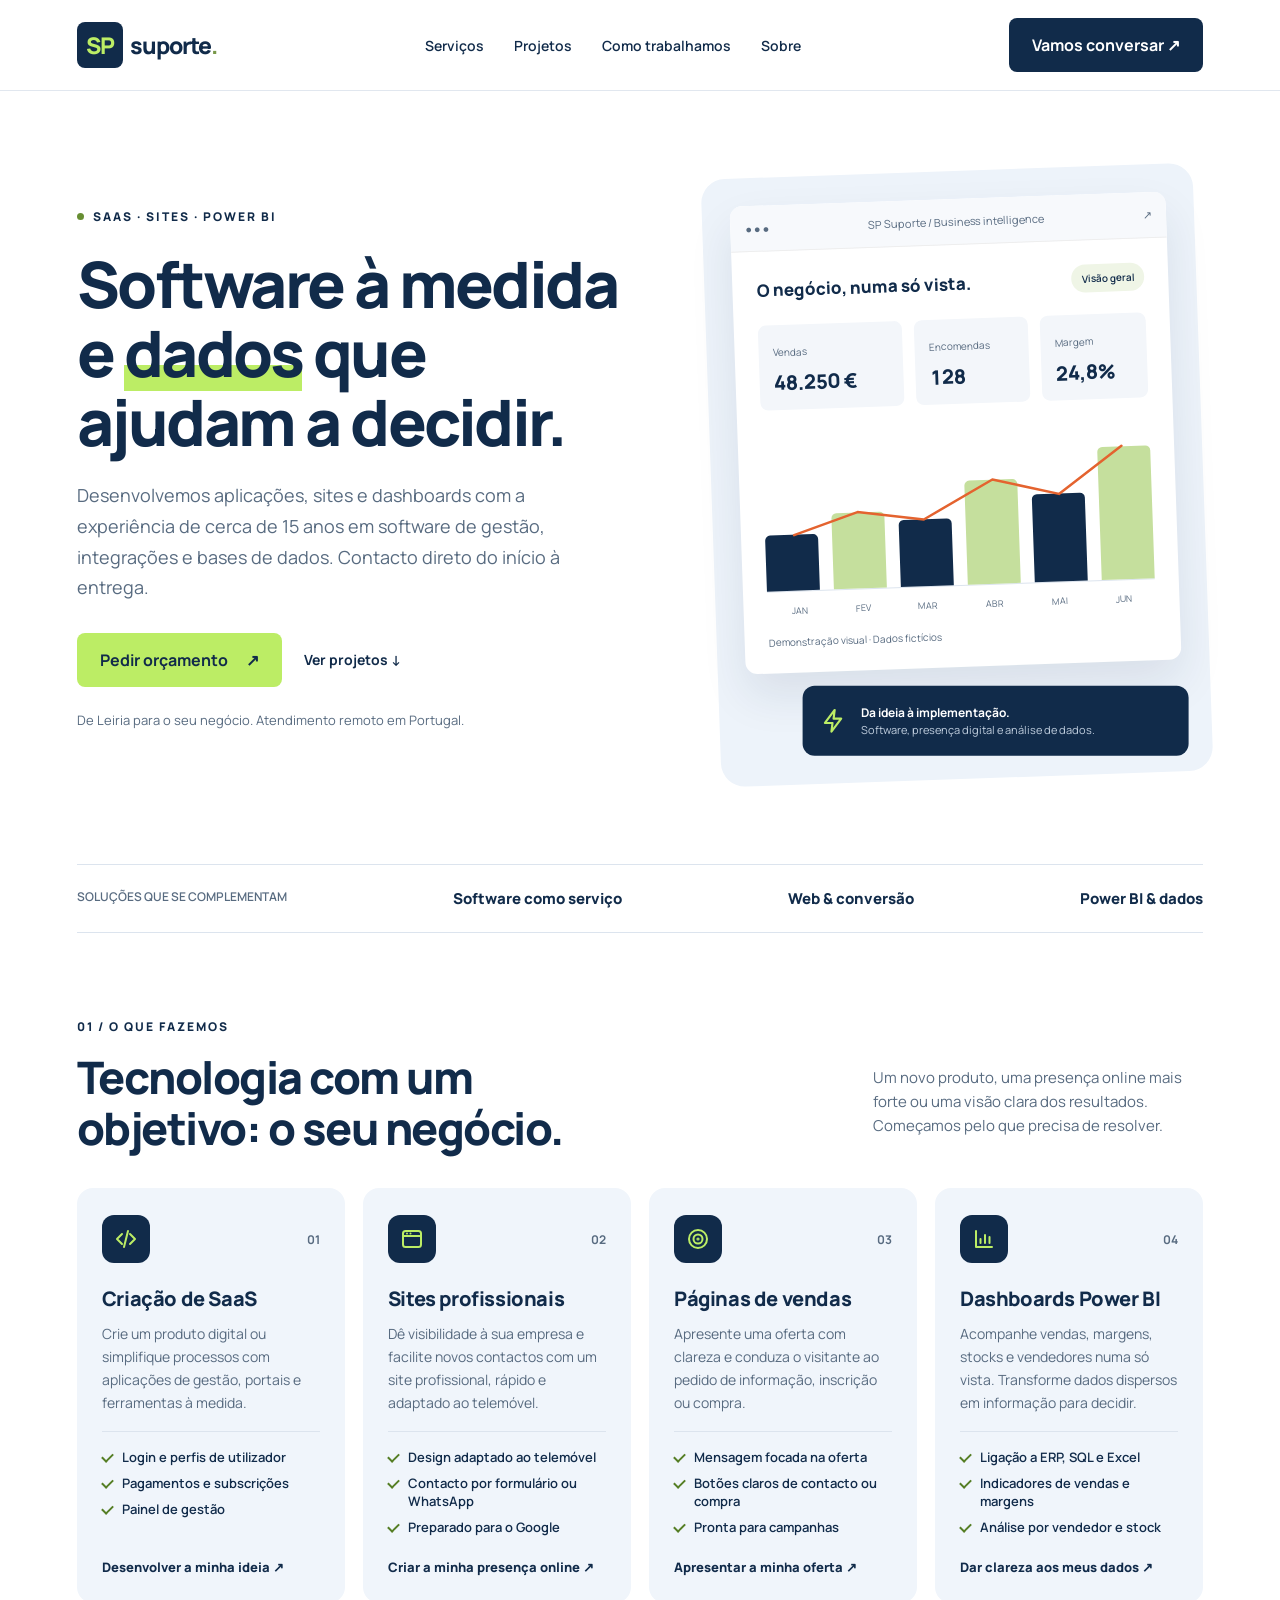
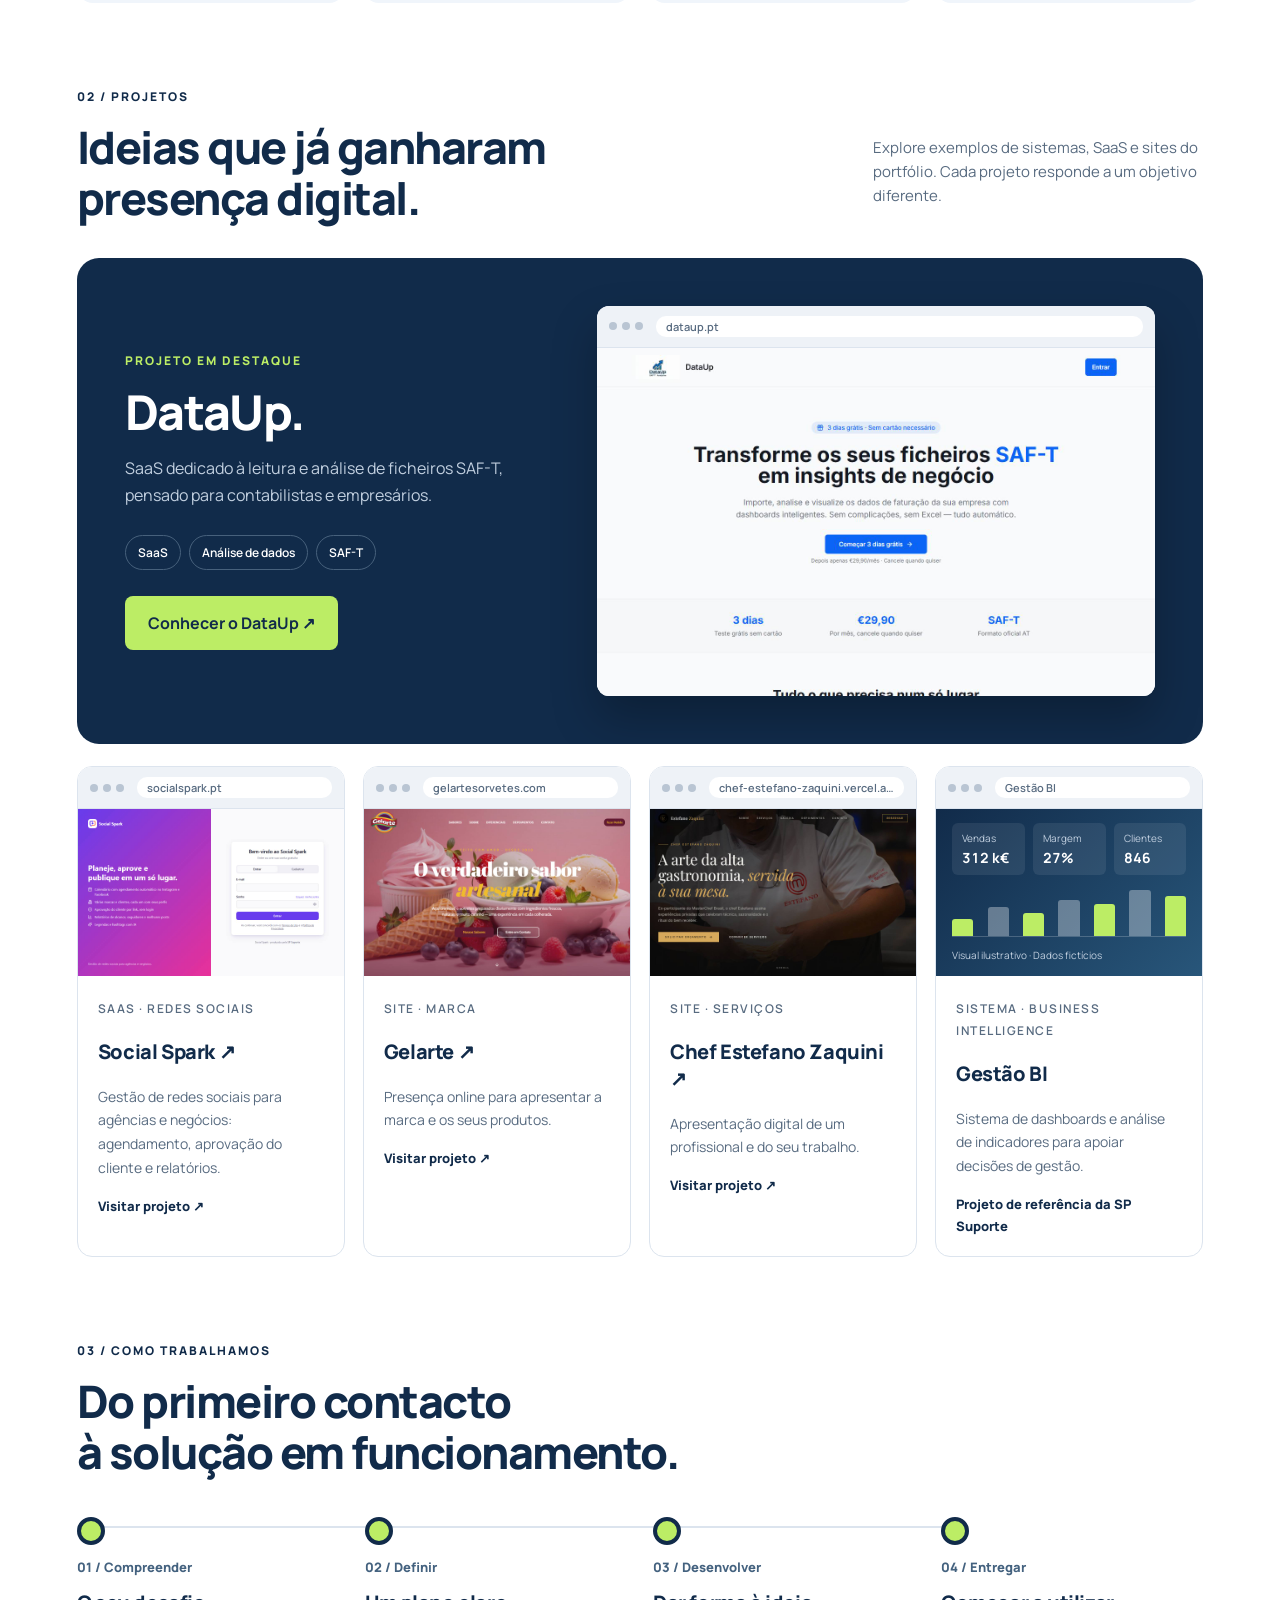
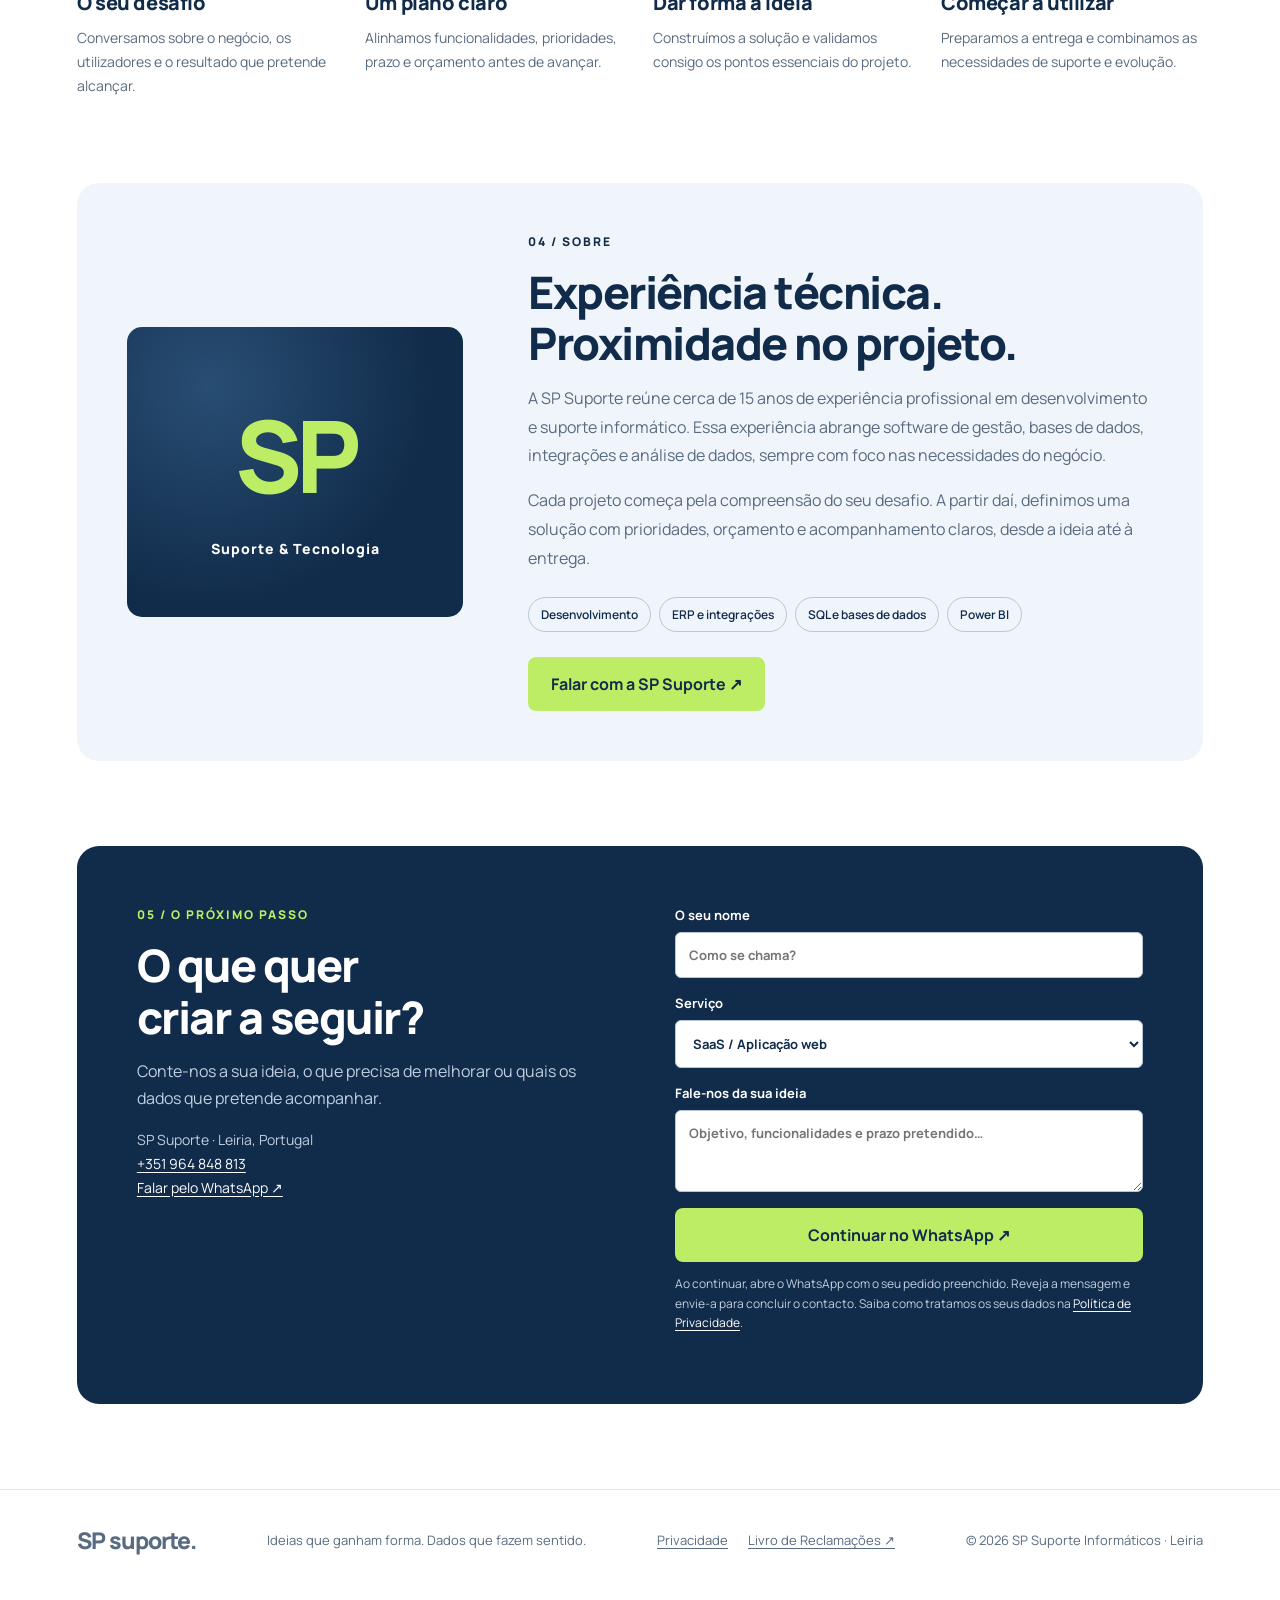
==== commit d149ad91: "Adiciona o Social Spark ao portefólio Co-Authored-By: Claude Opus 5.5 <noreply@anthropic.com>" ====
--- a/index.html
+++ b/index.html
@@ -182,6 +182,18 @@
         </div>
 
         <div class="portfolio-grid">
+          <a class="portfolio-card" href="https://www.socialspark.pt" target="_blank" rel="noopener noreferrer">
+            <div class="browser">
+              <div class="browser-bar"><i></i><i></i><i></i><span>socialspark.pt</span></div>
+              <img class="project-cover" src="/assets/projeto-socialspark.jpg" width="1280" height="800" loading="lazy" alt="Página de entrada do Social Spark, com o título: planeje, aprove e publique em um só lugar">
+            </div>
+            <div class="portfolio-body">
+              <small>SAAS · REDES SOCIAIS</small>
+              <h3>Social Spark ↗</h3>
+              <p>Gestão de redes sociais para agências e negócios: agendamento, aprovação do cliente e relatórios.</p>
+              <b>Visitar projeto ↗</b>
+            </div>
+          </a>
           <a class="portfolio-card" href="https://gelartesorvetes.com" target="_blank" rel="noopener noreferrer">
             <div class="browser">
               <div class="browser-bar"><i></i><i></i><i></i><span>gelartesorvetes.com</span></div>
--- a/styles.css
+++ b/styles.css
@@ -148,10 +148,10 @@
 .tags span, .expertise span { border: 1px solid var(--line-dark); padding: 8px 12px; border-radius: 20px; font-size: 12px; font-weight: 600; }
 @keyframes project-glow { 0%, 60% { left: -55%; } 90%, 100% { left: 125%; } }
 
-.portfolio-grid { display: grid; grid-template-columns: repeat(3, minmax(0, 1fr)); gap: 22px; margin-top: 22px; }
+.portfolio-grid { display: grid; grid-template-columns: repeat(4, minmax(0, 1fr)); gap: 18px; margin-top: 22px; }
 .portfolio-card { display: block; border: 1px solid var(--line); border-radius: 15px; overflow: hidden; transition: transform .25s ease, box-shadow .25s ease; }
 .project-cover { display: block; width: 100%; aspect-ratio: 16 / 10; object-fit: cover; object-position: top; }
-.portfolio-body { padding: 25px; }
+.portfolio-body { padding: 20px; }
 .portfolio-body small { font-size: 12px; font-weight: 600; letter-spacing: 1.5px; color: var(--muted); }
 .portfolio-body p { font-size: 14px; line-height: 1.7; color: var(--muted); }
 .portfolio-body b { font-size: 13px; font-weight: 800; }
@@ -239,7 +239,7 @@
   .stats { gap: 6px; }
   .stat { padding: 10px; }
   .stat strong { font-size: 15px; }
-  .services { grid-template-columns: repeat(2, minmax(0, 1fr)); }
+  .services, .portfolio-grid { grid-template-columns: repeat(2, minmax(0, 1fr)); }
 }
 
 @media (max-width: 900px) {
@@ -261,7 +261,6 @@
   .steps article::before { top: 1px; }
   .steps article:not(:last-child)::after { top: 21px; left: 9px; width: 2px; height: calc(100% + 4px); }
   .project, .contact { grid-template-columns: minmax(0, 1fr); gap: 30px; padding: 30px; }
-  .portfolio-grid { grid-template-columns: repeat(2, minmax(0, 1fr)); }
   .about { grid-template-columns: 1fr; gap: 30px; padding: 30px; }
   .about-mark { min-height: 180px; font-size: 75px; }
   .sectiontop { display: block; }
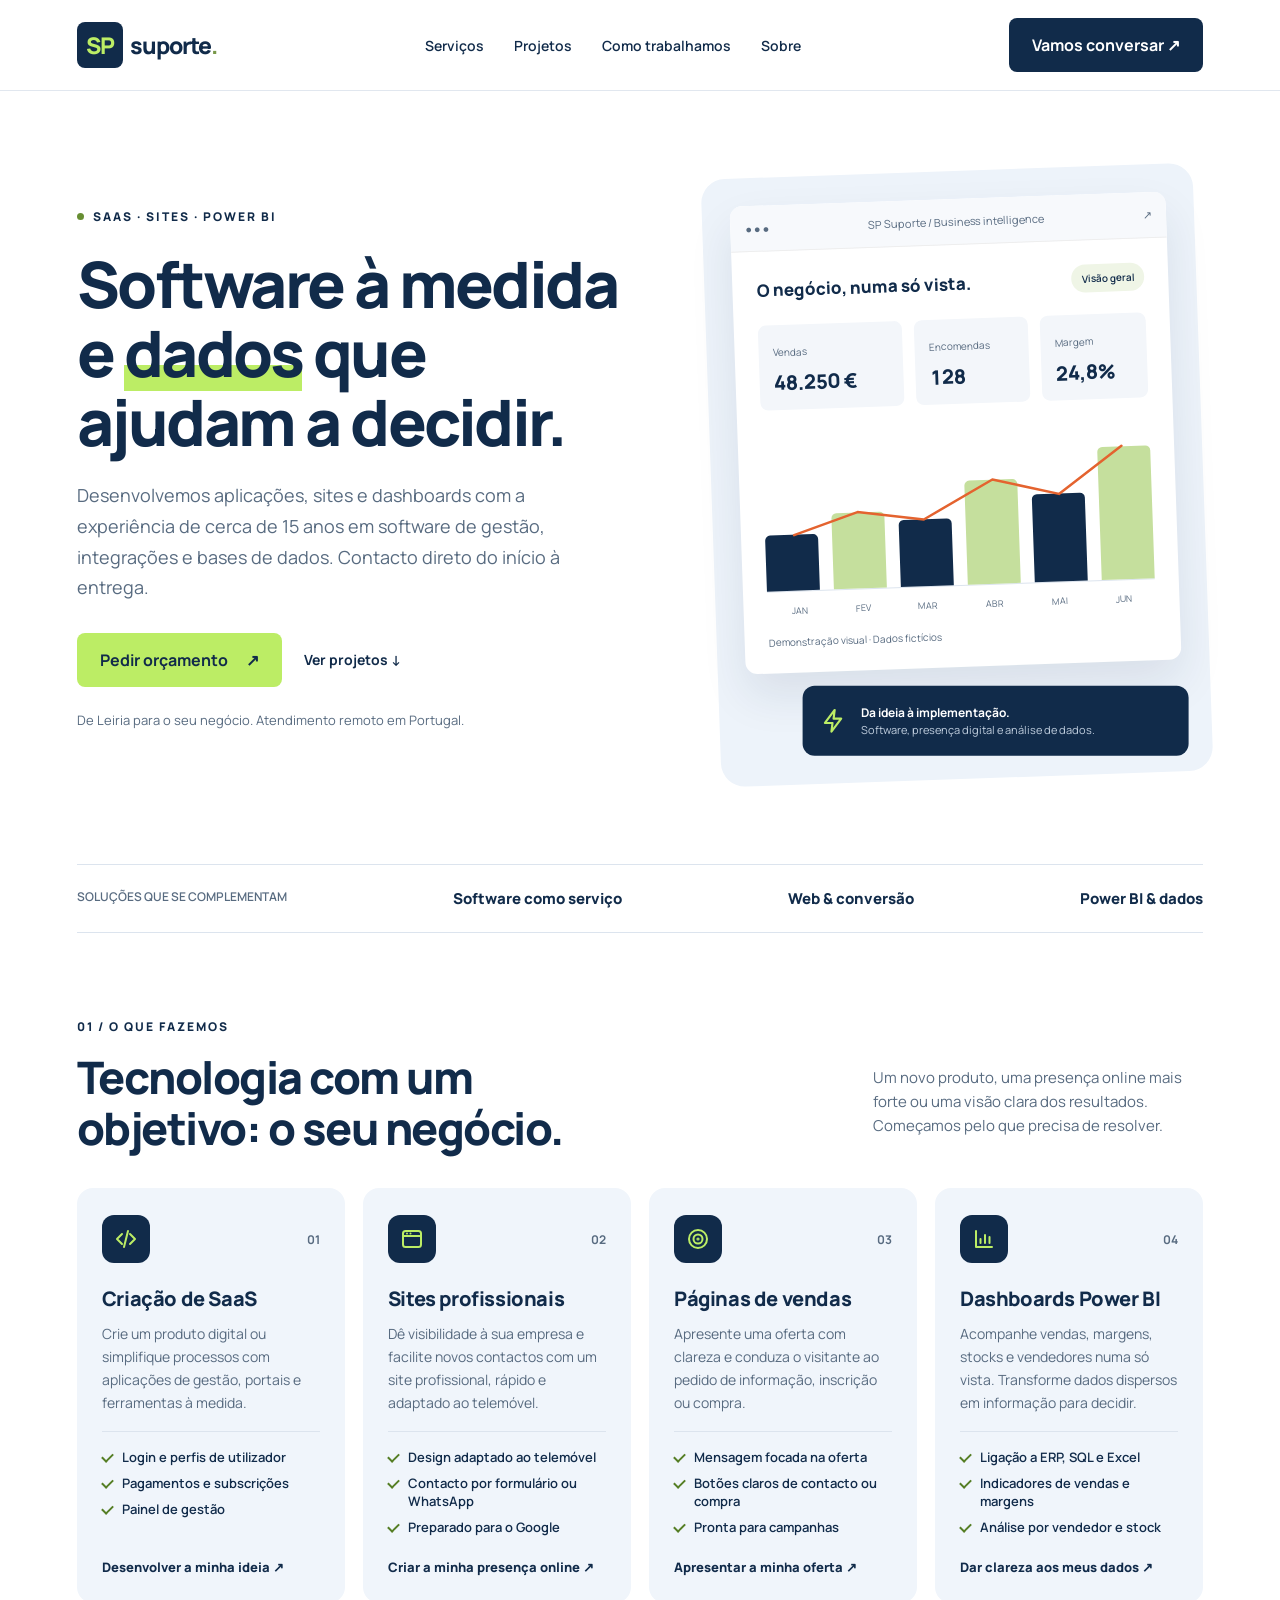
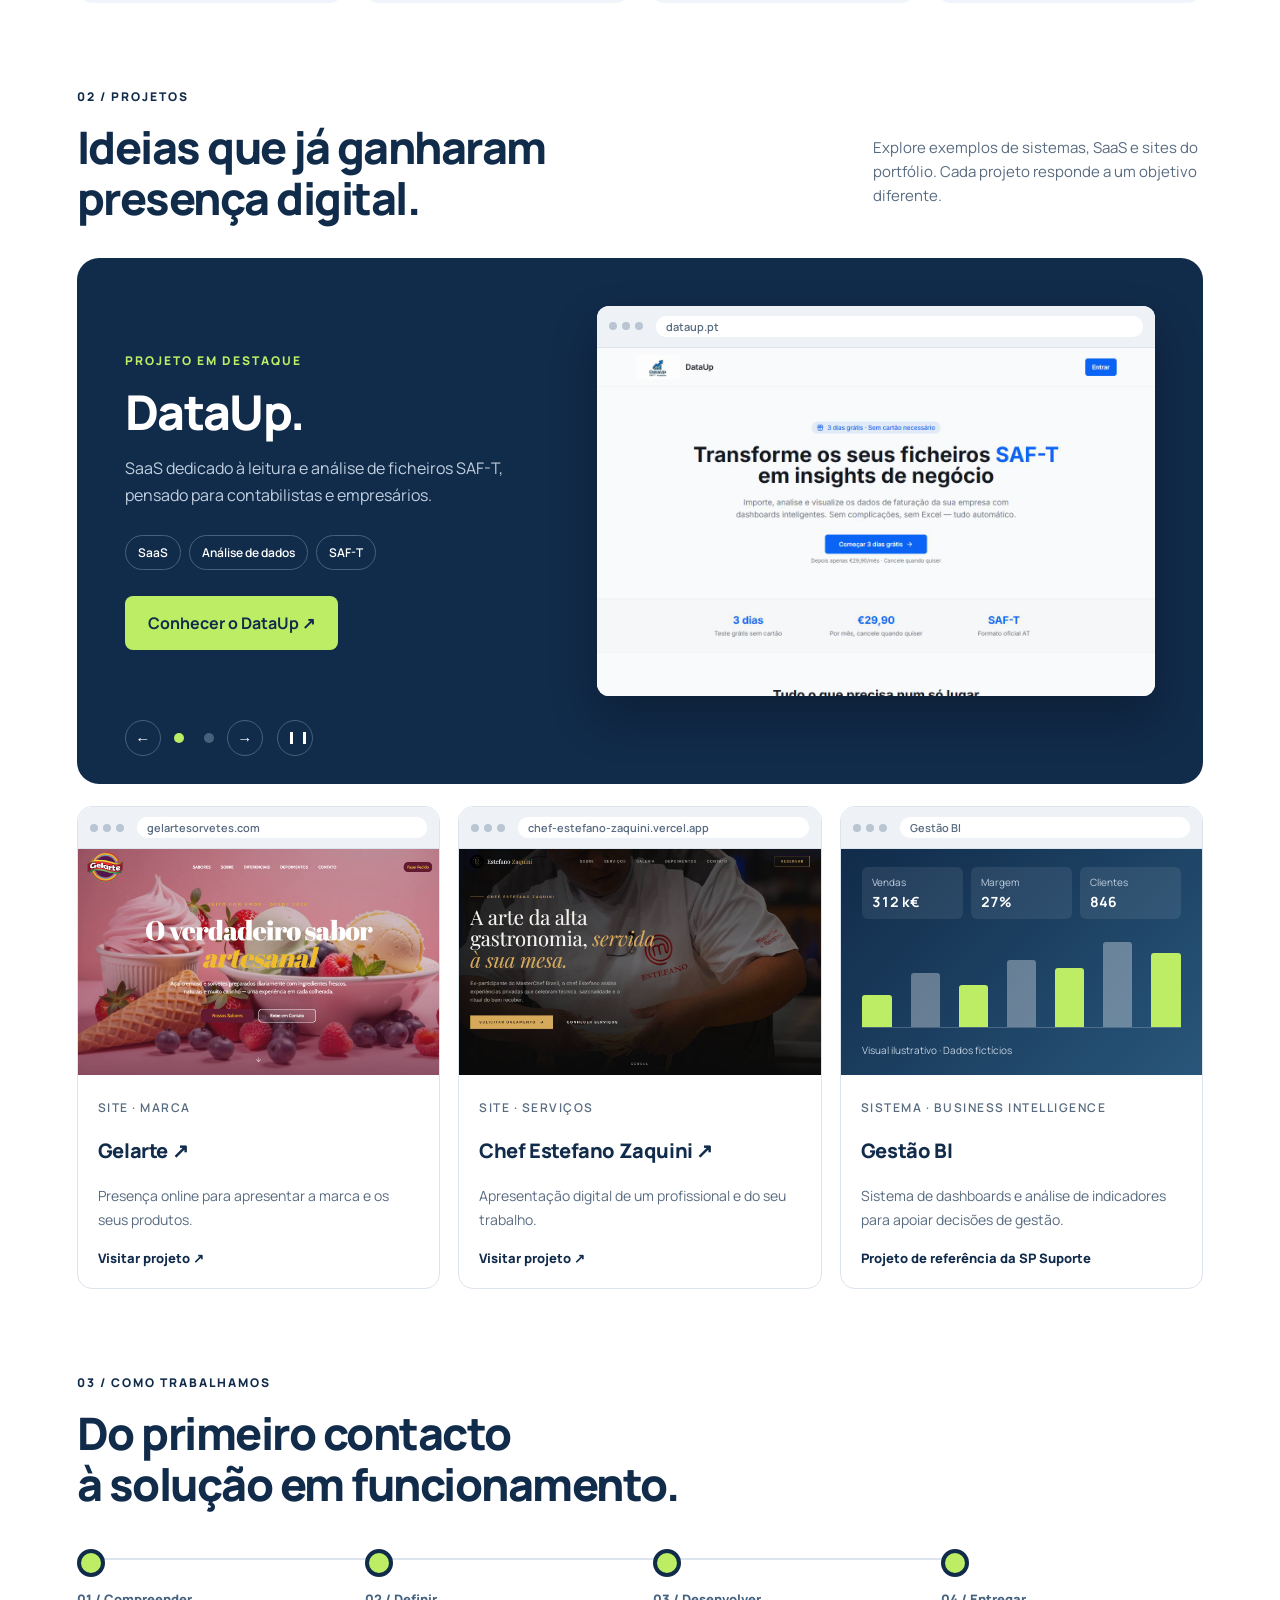
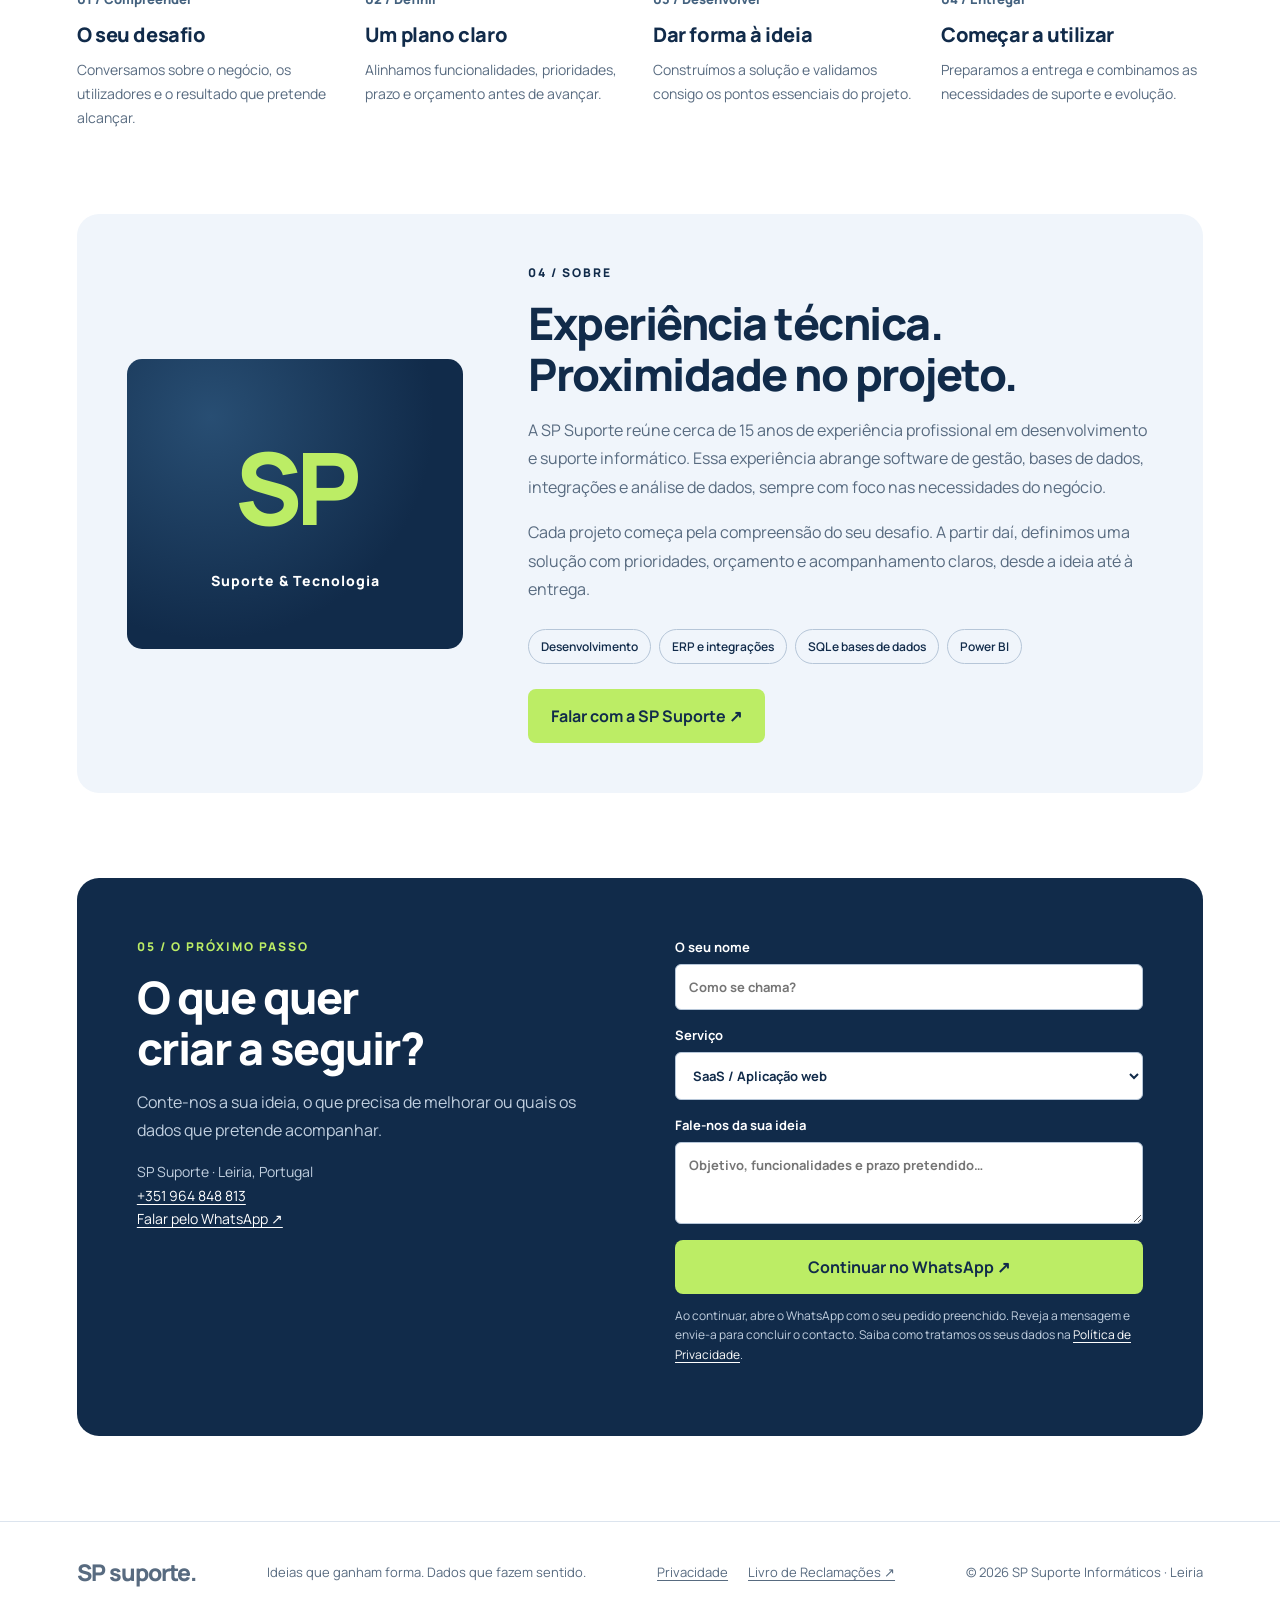
==== commit 7a805294: "Coloca o DataUp e o Social Spark num carrossel em destaque Co-Authored-By: Claude Opus 5.5 <noreply@" ====
--- a/index.html
+++ b/index.html
@@ -165,35 +165,49 @@
           <p>Explore exemplos de sistemas, SaaS e sites do portfólio. Cada projeto responde a um objetivo diferente.</p>
         </div>
 
-        <div class="project">
-          <div>
-            <div class="eyebrow">Projeto em destaque</div>
-            <h3 class="project-title">DataUp.</h3>
-            <p>SaaS dedicado à leitura e análise de ficheiros SAF-T, pensado para contabilistas e empresários.</p>
-            <div class="tags"><span>SaaS</span><span>Análise de dados</span><span>SAF-T</span></div>
-            <a class="btn lime" href="https://dataup.pt" target="_blank" rel="noopener noreferrer">Conhecer o DataUp ↗</a>
-          </div>
-          <a class="project-shot" href="https://dataup.pt" target="_blank" rel="noopener noreferrer" aria-label="Abrir o site do DataUp">
-            <div class="browser">
-              <div class="browser-bar"><i></i><i></i><i></i><span>dataup.pt</span></div>
-              <img src="/assets/projeto-dataup.jpg" width="1280" height="800" loading="lazy" alt="Página inicial do DataUp, com o título: transforme os seus ficheiros SAF-T em insights de negócio">
-            </div>
-          </a>
+        <div class="project-carousel" role="group" aria-roledescription="carrossel" aria-label="Projetos em destaque">
+          <div class="project-slides">
+            <div class="project is-active" role="group" aria-roledescription="slide" aria-label="1 de 2: DataUp">
+              <div>
+                <div class="eyebrow">Projeto em destaque</div>
+                <h3 class="project-title">DataUp.</h3>
+                <p>SaaS dedicado à leitura e análise de ficheiros SAF-T, pensado para contabilistas e empresários.</p>
+                <div class="tags"><span>SaaS</span><span>Análise de dados</span><span>SAF-T</span></div>
+                <a class="btn lime" href="https://dataup.pt" target="_blank" rel="noopener noreferrer">Conhecer o DataUp ↗</a>
+              </div>
+              <a class="project-shot" href="https://dataup.pt" target="_blank" rel="noopener noreferrer" aria-label="Abrir o site do DataUp">
+                <div class="browser">
+                  <div class="browser-bar"><i></i><i></i><i></i><span>dataup.pt</span></div>
+                  <img src="/assets/projeto-dataup.jpg" width="1280" height="800" loading="lazy" alt="Página inicial do DataUp, com o título: transforme os seus ficheiros SAF-T em insights de negócio">
+                </div>
+              </a>
+            </div>
+            <div class="project" role="group" aria-roledescription="slide" aria-label="2 de 2: Social Spark">
+              <div>
+                <div class="eyebrow">Projeto em destaque</div>
+                <h3 class="project-title">Social Spark.</h3>
+                <p>Gestão de redes sociais para agências e negócios: agendamento, aprovação do cliente e relatórios.</p>
+                <div class="tags"><span>SaaS</span><span>Redes sociais</span><span>Agendamento</span></div>
+                <a class="btn lime" href="https://www.socialspark.pt" target="_blank" rel="noopener noreferrer">Conhecer o Social Spark ↗</a>
+              </div>
+              <a class="project-shot" href="https://www.socialspark.pt" target="_blank" rel="noopener noreferrer" aria-label="Abrir o site do Social Spark">
+                <div class="browser">
+                  <div class="browser-bar"><i></i><i></i><i></i><span>socialspark.pt</span></div>
+                  <img src="/assets/projeto-socialspark.jpg" width="1280" height="800" loading="lazy" alt="Página de entrada do Social Spark, com o título: planeje, aprove e publique em um só lugar">
+                </div>
+              </a>
+            </div>
+          </div>
+          <div class="carousel-controls">
+            <button class="carousel-arrow" type="button" data-step="-1" aria-label="Projeto anterior">←</button>
+            <button class="carousel-dot" type="button" aria-label="Ver DataUp" aria-current="true"></button>
+            <button class="carousel-dot" type="button" aria-label="Ver Social Spark"></button>
+            <button class="carousel-arrow" type="button" data-step="1" aria-label="Projeto seguinte">→</button>
+            <button class="carousel-toggle" type="button" aria-label="Pausar a rotação dos projetos"></button>
+          </div>
         </div>
 
         <div class="portfolio-grid">
-          <a class="portfolio-card" href="https://www.socialspark.pt" target="_blank" rel="noopener noreferrer">
-            <div class="browser">
-              <div class="browser-bar"><i></i><i></i><i></i><span>socialspark.pt</span></div>
-              <img class="project-cover" src="/assets/projeto-socialspark.jpg" width="1280" height="800" loading="lazy" alt="Página de entrada do Social Spark, com o título: planeje, aprove e publique em um só lugar">
-            </div>
-            <div class="portfolio-body">
-              <small>SAAS · REDES SOCIAIS</small>
-              <h3>Social Spark ↗</h3>
-              <p>Gestão de redes sociais para agências e negócios: agendamento, aprovação do cliente e relatórios.</p>
-              <b>Visitar projeto ↗</b>
-            </div>
-          </a>
           <a class="portfolio-card" href="https://gelartesorvetes.com" target="_blank" rel="noopener noreferrer">
             <div class="browser">
               <div class="browser-bar"><i></i><i></i><i></i><span>gelartesorvetes.com</span></div>
--- a/styles.css
+++ b/styles.css
@@ -136,7 +136,8 @@
 .browser-bar span { flex: 1; min-width: 0; margin-left: 8px; padding: 3px 10px; border-radius: 10px; background: #fff; color: var(--muted); font-size: 11px; font-weight: 600; white-space: nowrap; overflow: hidden; text-overflow: ellipsis; }
 
 /* Projetos */
-.project { position: relative; overflow: hidden; background: var(--ink); color: #fff; border-radius: 22px; padding: 48px; display: grid; grid-template-columns: minmax(0, .85fr) minmax(0, 1.15fr); gap: 60px; align-items: center; }
+.project-carousel { position: relative; overflow: hidden; background: var(--ink); color: #fff; border-radius: 22px; }
+.project { position: relative; padding: 48px; display: grid; grid-template-columns: minmax(0, .85fr) minmax(0, 1.15fr); gap: 60px; align-items: center; }
 .project::before { content: ""; position: absolute; top: -35%; left: -55%; width: 40%; height: 180%; background: linear-gradient(90deg, transparent, #ffffff08, transparent); transform: rotate(20deg); pointer-events: none; animation: project-glow 12s ease-in-out infinite; }
 .project > * { position: relative; z-index: 1; }
 .project p { color: var(--on-dark); line-height: 1.7; }
@@ -148,7 +149,24 @@
 .tags span, .expertise span { border: 1px solid var(--line-dark); padding: 8px 12px; border-radius: 20px; font-size: 12px; font-weight: 600; }
 @keyframes project-glow { 0%, 60% { left: -55%; } 90%, 100% { left: 125%; } }
 
-.portfolio-grid { display: grid; grid-template-columns: repeat(4, minmax(0, 1fr)); gap: 18px; margin-top: 22px; }
+/* Os slides ocupam a mesma célula: a altura é a do maior e a página não salta. */
+.js .project-slides { display: grid; }
+.js .project-slides > .project { grid-area: 1 / 1; min-width: 0; padding-bottom: 24px; opacity: 0; visibility: hidden; transition: opacity .5s ease, visibility .5s ease; }
+.js .project-slides > .project.is-active { opacity: 1; visibility: visible; }
+.carousel-controls { display: none; }
+.js .carousel-controls { position: relative; z-index: 1; display: flex; align-items: center; gap: 6px; padding: 0 48px 28px; }
+.carousel-controls button { width: 36px; height: 36px; padding: 0; border: 1px solid var(--line-dark); border-radius: 50%; background: none; color: #fff; font: inherit; font-size: 15px; line-height: 1; cursor: pointer; transition: border-color .2s ease, color .2s ease; }
+.carousel-controls button:hover { border-color: var(--green); color: var(--green); }
+.carousel-controls button:focus-visible { outline: 2px solid var(--green); outline-offset: 2px; }
+.carousel-controls .carousel-dot { position: relative; width: 24px; border: 0; }
+.carousel-dot::before { content: ""; position: absolute; top: 50%; left: 50%; width: 10px; height: 10px; margin: -5px 0 0 -5px; border-radius: 50%; background: var(--line-dark); transition: background-color .2s ease; }
+.carousel-dot:hover::before { background: var(--on-dark); }
+.carousel-dot[aria-current="true"]::before { background: var(--green); }
+.carousel-controls .carousel-toggle { position: relative; margin-left: 8px; }
+.carousel-toggle::before { content: ""; position: absolute; top: 50%; left: 50%; width: 10px; height: 12px; margin: -6px 0 0 -5px; border: solid currentColor; border-width: 0 3px; }
+.carousel-toggle.is-paused::before { width: 0; margin-left: -4px; border-width: 6px 0 6px 10px; border-color: transparent transparent transparent currentColor; }
+
+.portfolio-grid { display: grid; grid-template-columns: repeat(3, minmax(0, 1fr)); gap: 18px; margin-top: 22px; }
 .portfolio-card { display: block; border: 1px solid var(--line); border-radius: 15px; overflow: hidden; transition: transform .25s ease, box-shadow .25s ease; }
 .project-cover { display: block; width: 100%; aspect-ratio: 16 / 10; object-fit: cover; object-position: top; }
 .portfolio-body { padding: 20px; }
@@ -239,10 +257,16 @@
   .stats { gap: 6px; }
   .stat { padding: 10px; }
   .stat strong { font-size: 15px; }
-  .services, .portfolio-grid { grid-template-columns: repeat(2, minmax(0, 1fr)); }
+  .services { grid-template-columns: repeat(2, minmax(0, 1fr)); }
 }
 
 @media (max-width: 900px) {
+  .portfolio-grid { grid-template-columns: minmax(0, 1fr); }
+  .portfolio-card { display: grid; grid-template-columns: 38% minmax(0, 1fr); }
+  .portfolio-card .browser-bar { display: none; }
+  .portfolio-card .browser { display: flex; }
+  .portfolio-card .project-cover { height: 100%; aspect-ratio: auto; }
+  .js .carousel-controls { padding: 0 30px 24px; }
   .studio { padding: 28px; }
   .dashboard { padding: 24px; }
   .stats { gap: 12px; }
@@ -269,7 +293,6 @@
 }
 
 @media (max-width: 650px) {
-  .portfolio-grid { grid-template-columns: minmax(0, 1fr); }
   .services { grid-template-columns: minmax(0, 1fr); gap: 10px; }
   .service { display: grid; grid-template-columns: 44px minmax(0, 1fr); column-gap: 14px; padding: 16px; }
   .service-head { grid-row: span 3; align-items: flex-start; }
@@ -278,10 +301,7 @@
   .service h3 { margin: 0; font-size: 18px; }
   .service p { margin: 5px 0 8px; }
   .service a { margin: 0; }
-  .portfolio-card { display: grid; grid-template-columns: 38% minmax(0, 1fr); }
-  .portfolio-card .browser-bar, .portfolio-body p, .bi-note, .bi-tiles { display: none; }
-  .portfolio-card .browser { display: flex; }
-  .portfolio-card .project-cover { height: 100%; aspect-ratio: auto; }
+  .portfolio-body p, .bi-note, .bi-tiles { display: none; }
   .portfolio-body { padding: 14px; }
   .portfolio-body small { font-size: 10px; letter-spacing: 1px; }
   .portfolio-body h3 { margin: 6px 0 8px; font-size: 16px; }
@@ -304,6 +324,7 @@
   .float { margin: 12px 0 0; padding: 14px; transform: none; }
   .project-title { font-size: 38px; }
   .project, .contact, .about { padding: 25px; }
+  .js .carousel-controls { padding: 0 25px 22px; }
   section { padding: 45px 0; }
   .site-footer { flex-direction: column; align-items: start; }
   .sectiontop { margin-bottom: 25px; }
@@ -311,7 +332,7 @@
 
 @media (prefers-reduced-motion: reduce) {
   html { scroll-behavior: auto; }
-  .btn, .site-nav a, .service, .service a, .service.motion-reveal, .motion-reveal, .portfolio-card, .portfolio-card.motion-reveal, .project-shot, .whatsapp-float, .chart.motion-chart .bar, .chart.motion-chart .trend { transition: none; }
+  .btn, .site-nav a, .service, .service a, .service.motion-reveal, .motion-reveal, .portfolio-card, .portfolio-card.motion-reveal, .project-shot, .whatsapp-float, .chart.motion-chart .bar, .chart.motion-chart .trend, .js .project-slides > .project, .carousel-controls button, .carousel-dot::before { transition: none; }
   .motion-reveal { opacity: 1; transform: none; }
   .chart.motion-chart .bar { transform: none; }
   .chart.motion-chart .trend { clip-path: none; }
